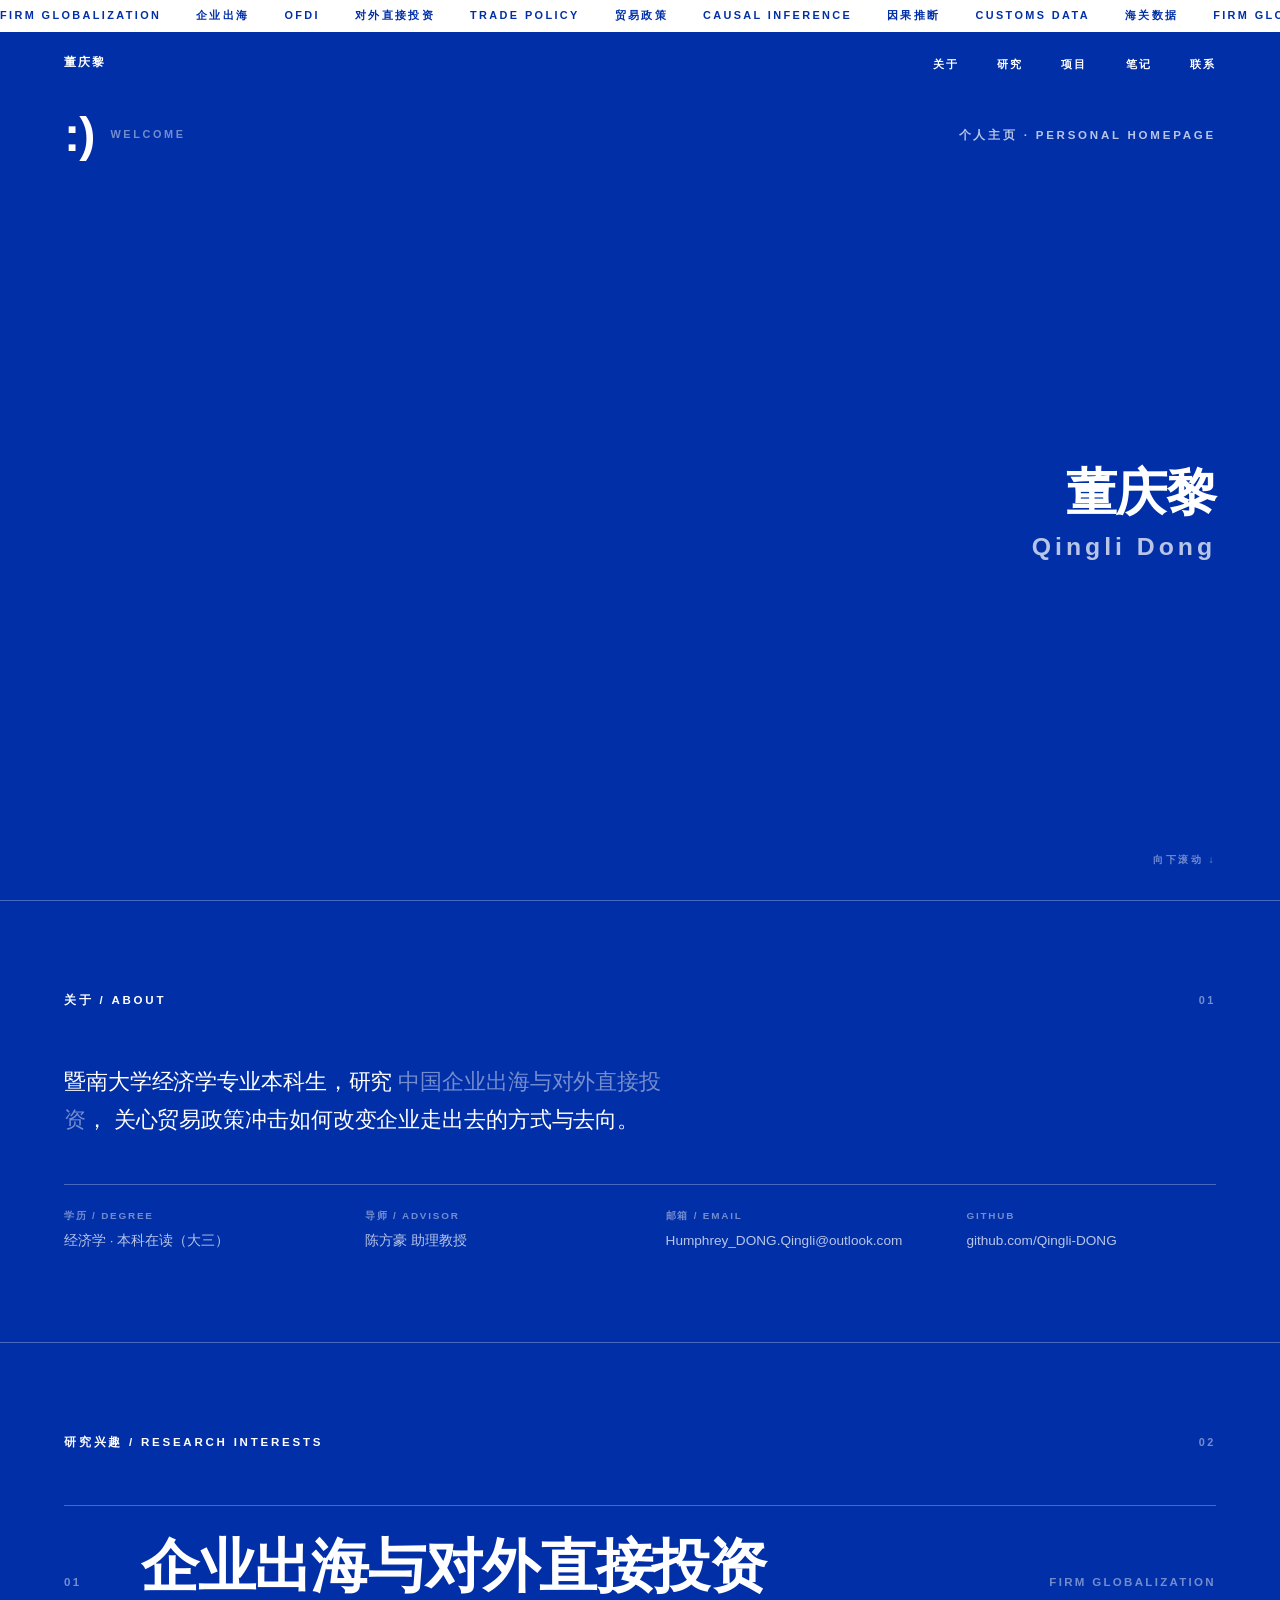
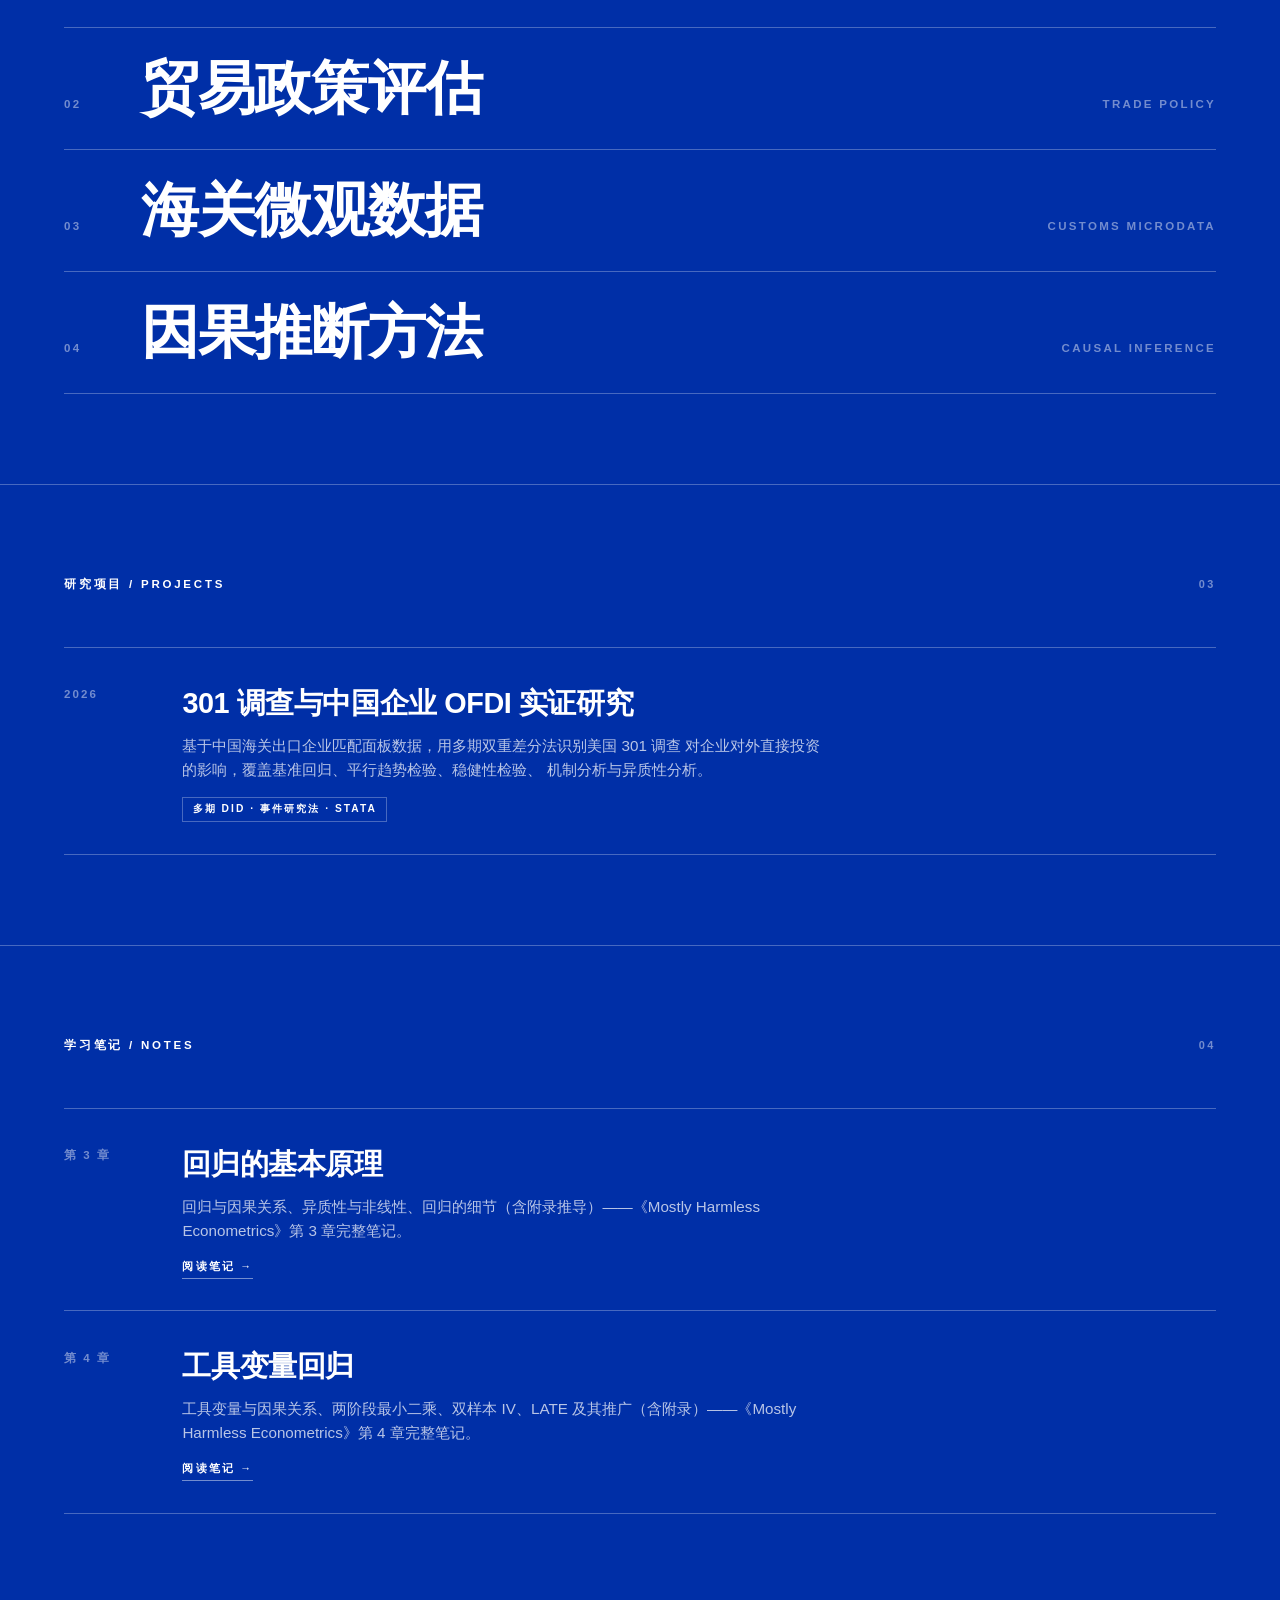
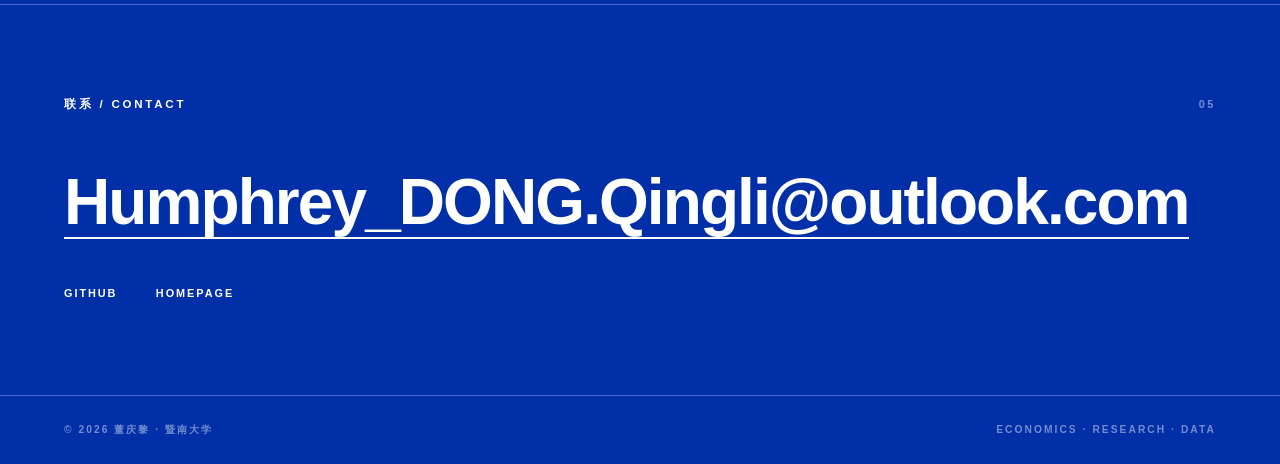
==== index.html @ ec11804a "关于板块瘦身：信息条由 8 项收到 4 项，定位句同步精简 - 定位句去掉「在陈方豪老师指导下」，收为一句 - 个人信息只保留句子未覆盖的四项：学历 / 导师 / 邮箱 / GitHub - 删去姓名" ====
<!DOCTYPE html>
<html lang="zh-CN">
<head>
<meta charset="UTF-8">
<meta name="viewport" content="width=device-width, initial-scale=1.0">
<title>董庆黎 · 个人主页 | Qingli Dong</title>
<meta name="description" content="董庆黎的个人主页 —— 暨南大学经济学本科生，研究方向：中国企业出海与对外直接投资（OFDI）">
<!-- 网页小图标（emoji 版，无需额外图片文件） -->
<link rel="icon" href="data:image/svg+xml,<svg xmlns=%22http://www.w3.org/2000/svg%22 viewBox=%220 0 100 100%22><text y=%22.9em%22 font-size=%2290%22>📊</text></svg>">
<link rel="stylesheet" href="style.css">
</head>
<body>

  <!-- ==================== 顶部白色跑马灯条 ==================== -->
  <div class="ticker" aria-hidden="true">
    <div class="ticker-track">
      <!-- 第一份 -->
      <span>Firm Globalization</span><span>企业出海</span><span>OFDI</span><span>对外直接投资</span><span>Trade Policy</span><span>贸易政策</span><span>Causal Inference</span><span>因果推断</span><span>Customs Data</span><span>海关数据</span>
      <!-- 第二份（与第一份完全相同，用于无缝循环） -->
      <span>Firm Globalization</span><span>企业出海</span><span>OFDI</span><span>对外直接投资</span><span>Trade Policy</span><span>贸易政策</span><span>Causal Inference</span><span>因果推断</span><span>Customs Data</span><span>海关数据</span>
    </div>
  </div>

  <!-- ==================== 顶部导航 ==================== -->
  <nav>
    <a class="nav-name" href="#top">董庆黎</a>
    <ul class="nav-links">
      <li><a href="#about">关于</a></li>
      <li><a href="#research">研究</a></li>
      <li><a href="#projects">项目</a></li>
      <li><a href="#notes">笔记</a></li>
      <li><a href="#contact">联系</a></li>
    </ul>
  </nav>

  <!-- ==================== 首屏 ==================== -->
  <header class="hero" id="top">
    <!-- 顶区：左笑脸 + 右小标签 -->
    <div class="hero-top">
      <div class="smiley"><span class="face">:)</span><span class="word">welcome</span></div>
      <p class="hero-kicker">个人主页 · Personal Homepage</p>
    </div>

    <!-- 主区：封面正中只留姓名（个人信息已移至 01 关于） -->
    <div class="hero-main">
      <h1>董庆黎<span class="latin">Qingli Dong</span></h1>
    </div>

    <!-- 底区：只留滚动提示 -->
    <div class="hero-foot">
      <span class="hero-scroll">向下滚动 ↓</span>
    </div>
  </header>

  <main>

    <!-- ==================== 01 关于 ==================== -->
    <section class="about reveal" id="about">
      <div class="sec-head">
        <span class="sec-title">关于 / About</span>
        <span class="sec-num">01</span>
      </div>
      <!-- 一句话定位：说明身份与研究方向 -->
      <p class="about-lead">
        暨南大学经济学专业本科生，研究 <em>中国企业出海与对外直接投资</em>，
        关心贸易政策冲击如何改变企业走出去的方式与去向。
      </p>

      <!-- 个人信息：只留句子没说到的四项，「小标签 + 值」两行式 -->
      <div class="about-info">
        <div class="meta-item"><b>学历 / Degree</b>经济学 · 本科在读（大三）</div>
        <div class="meta-item"><b>导师 / Advisor</b>陈方豪 助理教授</div>
        <div class="meta-item"><b>邮箱 / Email</b><a href="mailto:Humphrey_DONG.Qingli@outlook.com">Humphrey_DONG.Qingli@outlook.com</a></div>
        <div class="meta-item"><b>GitHub</b><a href="https://github.com/Qingli-DONG" target="_blank" rel="noopener">github.com/Qingli-DONG</a></div>
      </div>
    </section>

    <!-- ==================== 02 研究兴趣 ==================== -->
    <section class="reveal" id="research">
      <div class="sec-head">
        <span class="sec-title">研究兴趣 / Research Interests</span>
        <span class="sec-num">02</span>
      </div>
      <ul class="focus-list">
        <li><a href="#projects"><span class="idx">01</span><span class="zh">企业出海与对外直接投资</span><span class="en">Firm Globalization</span></a></li>
        <li><a href="#projects"><span class="idx">02</span><span class="zh">贸易政策评估</span><span class="en">Trade Policy</span></a></li>
        <li><a href="#projects"><span class="idx">03</span><span class="zh">海关微观数据</span><span class="en">Customs Microdata</span></a></li>
        <li><a href="#projects"><span class="idx">04</span><span class="zh">因果推断方法</span><span class="en">Causal Inference</span></a></li>
      </ul>
    </section>

    <!-- ==================== 03 研究项目 ==================== -->
    <section class="reveal" id="projects">
      <div class="sec-head">
        <span class="sec-title">研究项目 / Projects</span>
        <span class="sec-num">03</span>
      </div>
      <div class="projects">

        <article class="project">
          <span class="year">2026</span>
          <div>
            <h3>301 调查与中国企业 OFDI 实证研究</h3>
            <p>
              基于中国海关出口企业匹配面板数据，用多期双重差分法识别美国 301 调查
              对企业对外直接投资的影响，覆盖基准回归、平行趋势检验、稳健性检验、
              机制分析与异质性分析。
            </p>
            <span class="tag">多期 DID · 事件研究法 · Stata</span>
          </div>
        </article>

      </div>
    </section>

    <!-- ==================== 04 学习笔记 ==================== -->
    <section class="reveal" id="notes">
      <div class="sec-head">
        <span class="sec-title">学习笔记 / Notes</span>
        <span class="sec-num">04</span>
      </div>
      <div class="projects">

        <a class="project" href="notes/MHE_第3章_笔记.html">
          <span class="year">第 3 章</span>
          <div>
            <h3>回归的基本原理</h3>
            <p>回归与因果关系、异质性与非线性、回归的细节（含附录推导）——《Mostly Harmless Econometrics》第 3 章完整笔记。</p>
            <span class="go">阅读笔记 →</span>
          </div>
        </a>

        <a class="project" href="notes/MHE_第4章_笔记.html">
          <span class="year">第 4 章</span>
          <div>
            <h3>工具变量回归</h3>
            <p>工具变量与因果关系、两阶段最小二乘、双样本 IV、LATE 及其推广（含附录）——《Mostly Harmless Econometrics》第 4 章完整笔记。</p>
            <span class="go">阅读笔记 →</span>
          </div>
        </a>

      </div>
    </section>

    <!-- ==================== 05 联系 ==================== -->
    <section class="contact reveal" id="contact">
      <div class="sec-head">
        <span class="sec-title">联系 / Contact</span>
        <span class="sec-num">05</span>
      </div>
      <a class="mail" href="mailto:Humphrey_DONG.Qingli@outlook.com">Humphrey_DONG.Qingli@outlook.com</a>
      <ul class="social">
        <li><a href="https://github.com/Qingli-DONG" target="_blank" rel="noopener">GitHub</a></li>
        <li><a href="https://Qingli-DONG.github.io" target="_blank" rel="noopener">Homepage</a></li>
      </ul>
    </section>

  </main>

  <!-- ==================== 页脚 ==================== -->
  <footer>
    <span>© 2026 董庆黎 · 暨南大学</span>
    <span>Economics · Research · Data</span>
  </footer>

<script>
  // 滚动淡入：元素进入视口时加 .in，只触发一次
  const io = new IntersectionObserver((entries) => {
    entries.forEach((e) => {
      if (e.isIntersecting) {
        e.target.classList.add('in');
        io.unobserve(e.target);
      }
    });
  }, { threshold: 0.12 });
  document.querySelectorAll('.reveal').forEach((el) => io.observe(el));

  // 左上角的笑脸偶尔眨一下眼
  const face = document.querySelector('.smiley .face');
  setInterval(() => {
    face.textContent = ';)';
    setTimeout(() => { face.textContent = ':)'; }, 350);
  }, 4200);
</script>
</body>
</html>
---- style.css ----
/* ============================================================
   董庆黎个人主页样式表（克莱因蓝 · 编辑排版风）
   ------------------------------------------------------------
   设计语言：国际克莱因蓝 #002fa7 满版纯色
             超大字重标题 + 宽字距全大写拉丁小标签
             发丝分割线 + 悬停聚焦列表（hover 时其余项变暗）
   零外部依赖：不加载任何外部字体或 CDN，字体全部走系统字体栈
   ============================================================ */

/* ---------- 1. 设计变量 ---------- */
:root {
  --klein: #002fa7;                          /* 国际克莱因蓝 IKB，满版底色 */
  --white: #ffffff;
  --white-dim: rgba(255, 255, 255, 0.72);    /* 正文级次要文字（保证小字对比度） */
  --white-faint: rgba(255, 255, 255, 0.45);  /* 装饰级最弱文字 */
  --hairline: rgba(255, 255, 255, 0.28);     /* 发丝分割线 */
}

* {
  margin: 0;
  padding: 0;
  box-sizing: border-box;
}

html {
  scroll-behavior: smooth;
}

body {
  background: var(--klein);
  color: var(--white);
  font-family: -apple-system, BlinkMacSystemFont, "Segoe UI", "PingFang SC",
    "Hiragino Sans GB", "Microsoft YaHei", "Helvetica Neue", Arial, sans-serif;
  -webkit-font-smoothing: antialiased;
  line-height: 1.6;
  overflow-x: hidden;
}

/* 选中文字时反色，强化单一色块的身份感 */
::selection {
  background: var(--white);
  color: var(--klein);
}

a {
  color: inherit;
  text-decoration: none;
}

/* ---------- 2. 顶部白色跑马灯条 ---------- */
.ticker {
  position: fixed;
  top: 0;
  left: 0;
  right: 0;
  z-index: 50;
  background: var(--white);
  color: var(--klein);
  overflow: hidden;
  white-space: nowrap;
  height: 2rem;
  display: flex;
  align-items: center;
}

.ticker-track {
  display: inline-flex;
  gap: 0;
  animation: tick 28s linear infinite;
}

.ticker span {
  font-size: 0.68rem;
  font-weight: 700;
  letter-spacing: 0.22em;
  text-transform: uppercase;
  padding-right: 3.2em;
}

/* 轨道内放两份完全相同的内容，位移 50% 即可无缝循环 */
@keyframes tick {
  from { transform: translateX(0); }
  to   { transform: translateX(-50%); }
}

/* ---------- 3. 顶部导航 ---------- */
nav {
  position: fixed;
  top: 2rem;                 /* 让开上方跑马灯条 */
  left: 0;
  right: 0;
  z-index: 50;
  display: flex;
  justify-content: space-between;
  align-items: center;
  padding: 1.1rem clamp(1.4rem, 5vw, 4rem);
}

.nav-name {
  font-size: 0.72rem;
  font-weight: 700;
  letter-spacing: 0.18em;
  text-transform: uppercase;
}

.nav-links {
  display: flex;
  gap: clamp(1.2rem, 3vw, 2.6rem);
  list-style: none;
}

.nav-links a {
  font-size: 0.68rem;
  font-weight: 600;
  letter-spacing: 0.18em;
  text-transform: uppercase;
  transition: opacity 0.2s linear;
}

/* 悬停某一项时，同级其他项整体变暗——聚焦式导航 */
.nav-links:hover a { opacity: 0.25; }
.nav-links a:hover { opacity: 1; }

/* ---------- 4. 首屏（占满一整屏：顶区小标签 → 主区名字 → 底区信息条） ---------- */
.hero {
  position: relative;
  min-height: 100vh;        /* 首屏占满一整屏 */
  display: flex;
  flex-direction: column;
  padding: 6rem clamp(1.4rem, 5vw, 4rem) clamp(1.4rem, 3.5vh, 2rem);
}

/* 顶区：左笑脸 + 右小标签，两端对齐 */
.hero-top {
  display: flex;
  justify-content: space-between;
  align-items: center;
  gap: 1.2rem;
  flex-wrap: wrap;
}

.hero-kicker {
  font-size: 0.72rem;
  font-weight: 600;
  letter-spacing: 0.24em;
  text-transform: uppercase;
  color: var(--white-dim);
}

/* 主区：在剩余空间里垂直居中，并整体靠右，读作封面右栏 */
.hero-main {
  margin: auto 0;
  text-align: right;
}

.hero h1 {
  font-weight: 800;
  font-size: clamp(2rem, 4.2vw, 3.2rem);   /* 原 clamp(4.2rem,15vw,15rem)＝宽屏 240px，现收到 51px */
  line-height: 1.05;
  letter-spacing: -0.02em;
}

/* 英文名作为中文名的下一行，小一号并加字距，读作小标签 */
.hero h1 .latin {
  display: block;
  font-size: clamp(1rem, 2.1vw, 1.55rem);
  letter-spacing: 0.16em;
  color: var(--white-dim);
  margin-top: 0.6em;
}

.hero-statement {
  margin-top: 1.8rem;
  max-width: 34rem;
  font-size: clamp(1rem, 1.5vw, 1.15rem);
  line-height: 1.7;
  color: var(--white-dim);
}

/* 封面底部：只留一个右对齐的滚动提示（个人信息已移到 01 关于） */
.hero-foot {
  display: flex;
  justify-content: flex-end;
}

/* 关于页的个人信息档案：发丝线之上，「小标签 + 值」两行式
   8 项信息用自适应网格排布，窄屏自动落到单列 */
.about-info {
  margin-top: clamp(2.2rem, 5vh, 3.2rem);
  padding-top: clamp(1.2rem, 2.6vh, 1.8rem);
  border-top: 1px solid var(--hairline);
  display: grid;
  grid-template-columns: repeat(auto-fit, minmax(15rem, 1fr));
  gap: clamp(1.2rem, 2.6vh, 1.8rem) clamp(1.6rem, 4vw, 3.4rem);
}

.about-info .meta-item {
  font-size: 0.85rem;
  color: var(--white-dim);
}

/* 信息条的小标签：小字号 + 宽字距，与全站标签语汇一致 */
.about-info .meta-item b {
  display: block;
  font-size: 0.62rem;
  font-weight: 700;
  letter-spacing: 0.18em;
  text-transform: uppercase;
  color: var(--white-faint);
  margin-bottom: 0.35rem;
}

/* 滚动提示改为底区右端的小标签，不再绝对定位（否则会压住信息条） */
.hero-scroll {
  margin-left: auto;
  font-size: 0.64rem;
  font-weight: 600;
  letter-spacing: 0.24em;
  text-transform: uppercase;
  color: var(--white-faint);
}

/* 笑脸改为随顶区排布，不再绝对定位 */
.smiley {
  display: flex;
  align-items: center;
  gap: 1rem;
  user-select: none;
}

.smiley .face {
  display: inline-block;
  font-size: clamp(2.2rem, 3.8vw, 3.4rem);
  font-weight: 700;
  letter-spacing: -0.02em;
}

.smiley .word {
  font-size: 0.68rem;
  font-weight: 600;
  letter-spacing: 0.24em;
  text-transform: uppercase;
  color: var(--white-faint);
}

/* ---------- 5. 板块通用 ---------- */
section {
  border-top: 1px solid var(--hairline);
  padding: clamp(4rem, 10vh, 7rem) clamp(1.4rem, 5vw, 4rem);
  scroll-margin-top: 5.5rem;   /* 锚点跳转时避开固定导航 */
}

/* 板块头：左侧标题 + 右侧编号，两端对齐 */
.sec-head {
  display: flex;
  justify-content: space-between;
  align-items: baseline;
  margin-bottom: clamp(2.5rem, 6vh, 4rem);
}

.sec-title {
  font-size: 0.72rem;
  font-weight: 700;
  letter-spacing: 0.24em;
  text-transform: uppercase;
}

.sec-num {
  font-size: 0.68rem;
  font-weight: 600;
  letter-spacing: 0.24em;
  color: var(--white-faint);
}

/* ---------- 6. 关于 ---------- */
/* 定位句：一句话说清身份与方向，字号收到正文级（原 clamp 上限 2.1rem＝约 34px，过大） */
.about .about-lead {
  max-width: 40rem;
  font-size: clamp(1.05rem, 1.7vw, 1.35rem);
  line-height: 1.75;
  font-weight: 500;
  letter-spacing: -0.005em;
}

/* 句中压暗的关键词 */
.about .about-lead em {
  font-style: normal;
  color: var(--white-faint);
}

/* ---------- 7. 研究兴趣：大字列表 + 悬停聚焦 ---------- */
.focus-list {
  list-style: none;
}

.focus-list li {
  border-top: 1px solid var(--hairline);
  transition: opacity 0.25s linear;
}

.focus-list li:last-child {
  border-bottom: 1px solid var(--hairline);
}

.focus-list:hover li { opacity: 0.22; }
.focus-list li:hover { opacity: 1; }

.focus-list a {
  display: flex;
  align-items: baseline;
  gap: clamp(1.2rem, 3vw, 3rem);
  padding: clamp(1.4rem, 3.2vh, 2.2rem) 0;
}

.focus-list .idx {
  font-size: 0.72rem;
  font-weight: 600;
  letter-spacing: 0.2em;
  color: var(--white-faint);
  min-width: 2.4rem;
}

.focus-list .zh {
  font-size: clamp(1.8rem, 4.5vw, 3.6rem);
  font-weight: 700;
  letter-spacing: -0.02em;
  line-height: 1.1;
}

.focus-list .en {
  margin-left: auto;
  font-size: 0.72rem;
  font-weight: 600;
  letter-spacing: 0.2em;
  text-transform: uppercase;
  color: var(--white-faint);
  text-align: right;
}

/* ---------- 8. 项目 / 笔记：年份 + 标题的横向条目 ---------- */
.projects {
  position: relative;
}

.project {
  display: grid;
  grid-template-columns: 5rem 1fr;
  gap: clamp(1.2rem, 3vw, 3rem);
  border-top: 1px solid var(--hairline);
  padding: clamp(1.6rem, 3.5vh, 2.4rem) 0;
  transition: opacity 0.25s linear;
}

/* 悬停某一条时，其余条目整体变暗 */
.projects:hover .project { opacity: 0.22; }
.projects .project:hover { opacity: 1; }

.project:last-child {
  border-bottom: 1px solid var(--hairline);
}

.project .year {
  font-size: 0.72rem;
  font-weight: 600;
  letter-spacing: 0.18em;
  color: var(--white-faint);
  padding-top: 0.5em;
}

.project h3 {
  font-size: clamp(1.25rem, 2.4vw, 1.8rem);
  font-weight: 700;
  letter-spacing: -0.015em;
  margin-bottom: 0.5rem;
}

.project p {
  font-size: 0.95rem;
  line-height: 1.6;
  color: var(--white-dim);
  max-width: 40rem;
}

/* 条目底部的描边小标签 */
.project .tag {
  display: inline-block;
  margin-top: 0.9rem;
  font-size: 0.64rem;
  font-weight: 600;
  letter-spacing: 0.2em;
  text-transform: uppercase;
  border: 1px solid var(--hairline);
  padding: 0.35em 0.9em;
}

/* 可点击条目：标题下方加一条随悬停显现的白色下划线 */
.project .go {
  display: inline-block;
  margin-top: 0.9rem;
  font-size: 0.68rem;
  font-weight: 700;
  letter-spacing: 0.2em;
  text-transform: uppercase;
  border-bottom: 1px solid var(--white-faint);
  padding-bottom: 0.25em;
  transition: border-color 0.2s linear;
}

.project a:hover .go {
  border-color: var(--white);
}

/* ---------- 9. 联系 ---------- */
.contact .mail {
  display: inline-block;
  font-size: clamp(1.6rem, 5vw, 4rem);
  font-weight: 800;
  letter-spacing: -0.03em;
  line-height: 1.1;
  border-bottom: 2px solid var(--white);
  transition: opacity 0.2s linear;
  word-break: break-all;
}

.contact .mail:hover { opacity: 0.6; }

.contact .social {
  margin-top: 2.5rem;
  display: flex;
  gap: clamp(1.4rem, 3vw, 2.8rem);
  list-style: none;
}

.contact .social a {
  font-size: 0.68rem;
  font-weight: 600;
  letter-spacing: 0.18em;
  text-transform: uppercase;
  transition: opacity 0.2s linear;
}

.contact .social:hover a { opacity: 0.25; }
.contact .social a:hover { opacity: 1; }

/* ---------- 10. 页脚 ---------- */
footer {
  border-top: 1px solid var(--hairline);
  padding: 1.6rem clamp(1.4rem, 5vw, 4rem);
  display: flex;
  justify-content: space-between;
  font-size: 0.64rem;
  font-weight: 600;
  letter-spacing: 0.2em;
  text-transform: uppercase;
  color: var(--white-faint);
}

/* ---------- 11. 滚动淡入 ---------- */
.reveal {
  opacity: 0;
  transform: translateY(26px);
  transition: opacity 0.8s ease, transform 0.8s ease;
}

.reveal.in {
  opacity: 1;
  transform: none;
}

/* 尊重系统「减弱动态效果」设置 */
@media (prefers-reduced-motion: reduce) {
  html { scroll-behavior: auto; }
  .reveal { opacity: 1; transform: none; transition: none; }
  .ticker-track { animation: none; }
}

/* ---------- 12. 响应式 ---------- */
@media (max-width: 768px) {
  .project {
    grid-template-columns: 1fr;
    gap: 0.4rem;
  }

  .project .year { padding-top: 0; }
}

@media (max-width: 640px) {
  .hero { padding-top: 5rem; }
  .hero-scroll { display: none; }
  .focus-list .en { display: none; }
  footer {
    flex-direction: column;
    gap: 0.5rem;
  }
}
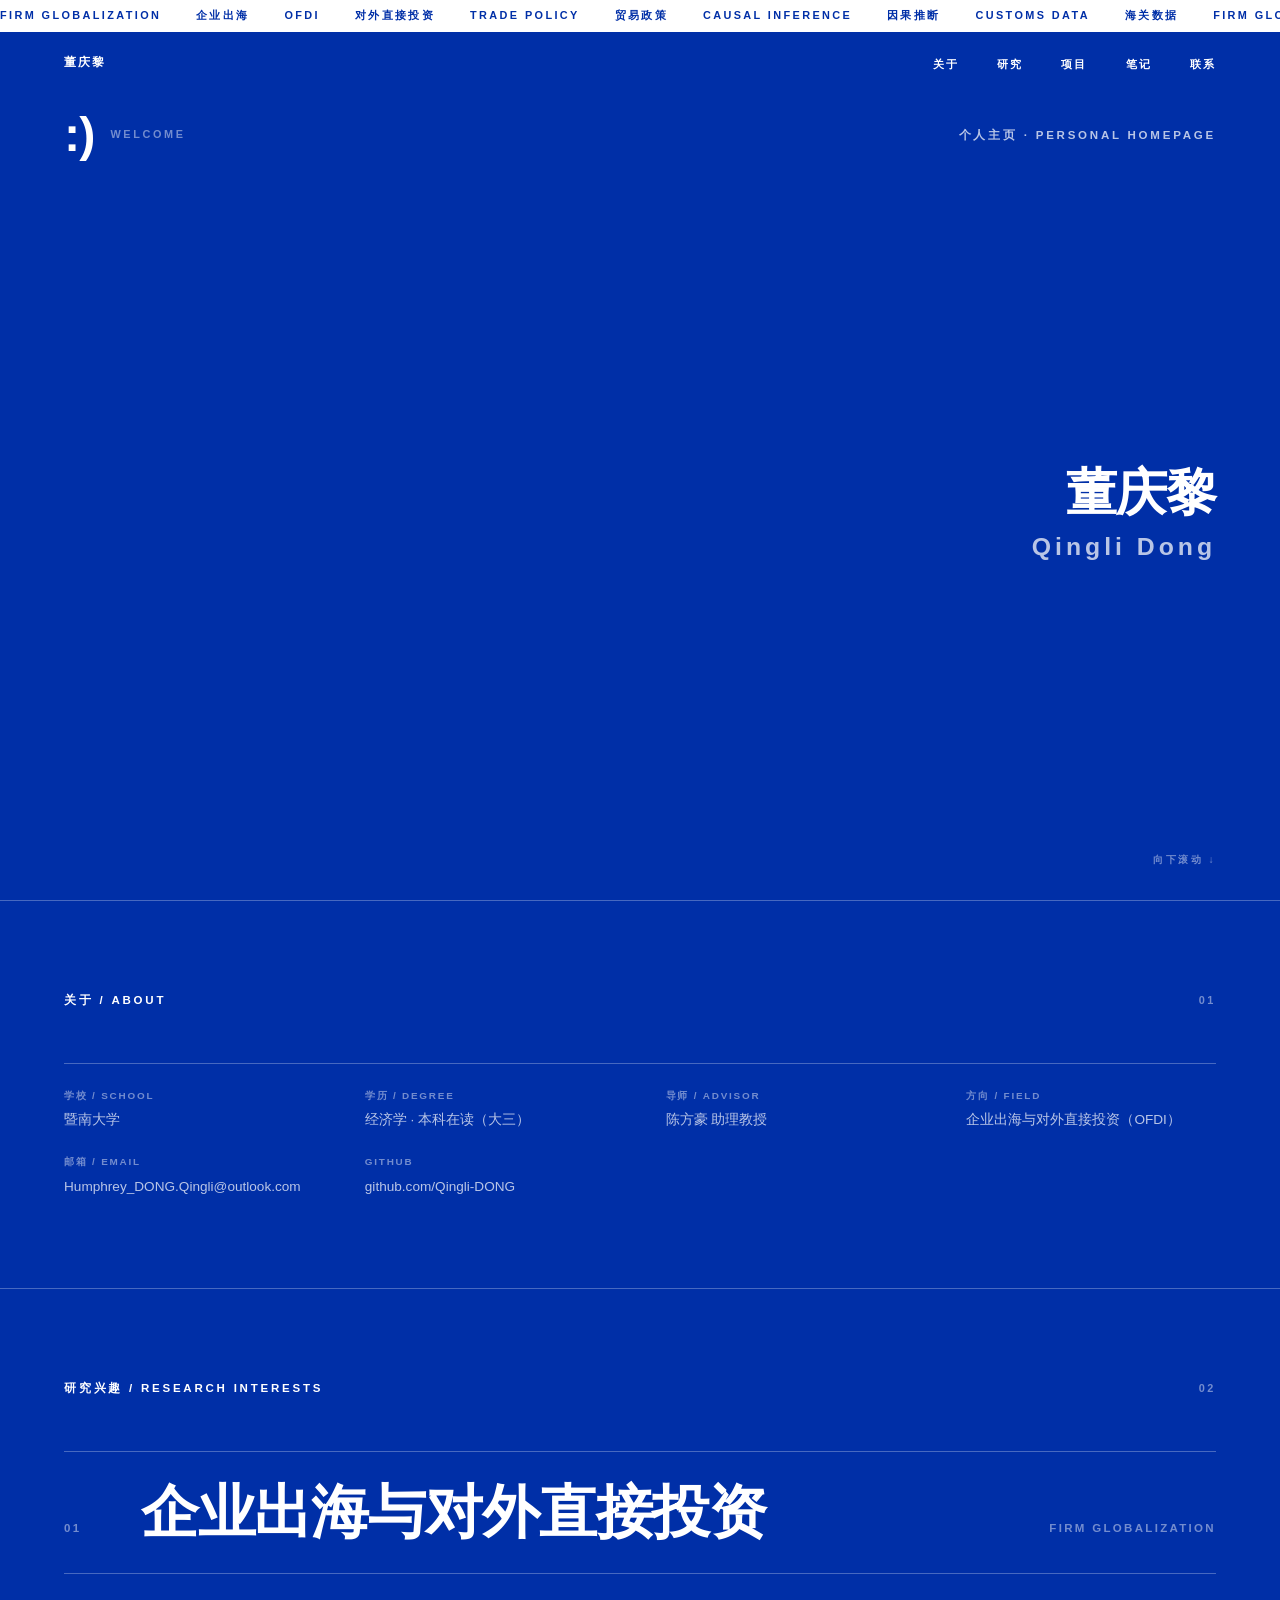
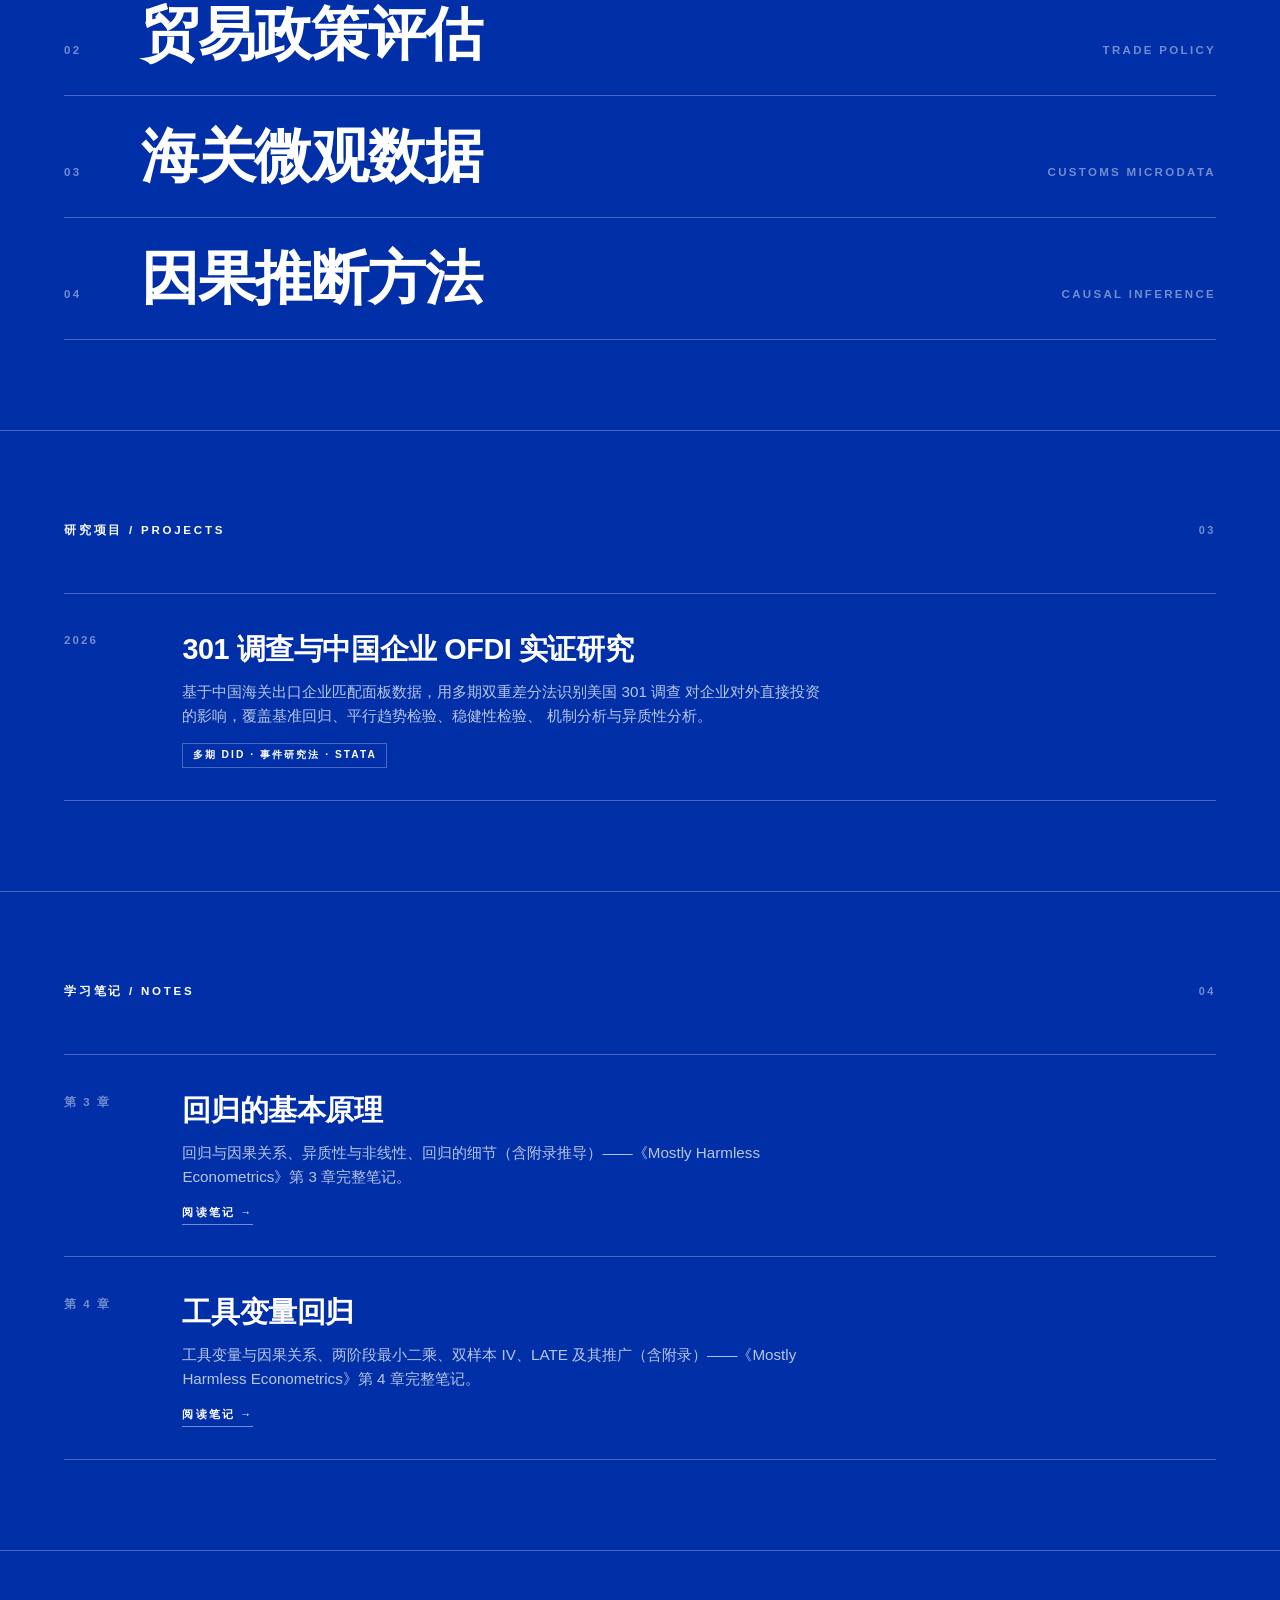
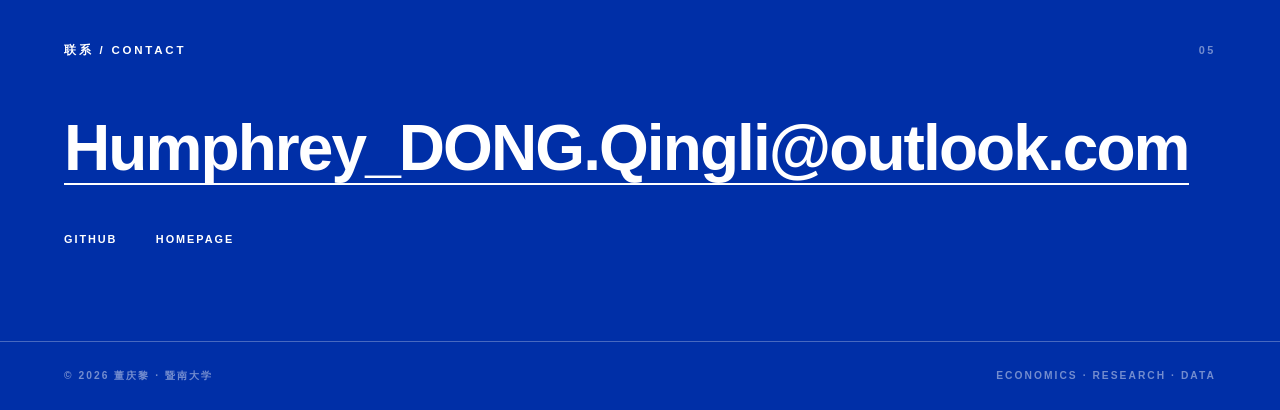
==== commit 7e38dbbe: "关于板块去掉散文定位句，只留 6 项个人信息 - index.html：删除 about-lead 段落；信息条补回 学校 / 方向，   现为 学校 / 学历 / 导师 / 方向 / 邮箱 / Gi" ====
--- a/index.html
+++ b/index.html
@@ -60,16 +60,12 @@
         <span class="sec-title">关于 / About</span>
         <span class="sec-num">01</span>
       </div>
-      <!-- 一句话定位：说明身份与研究方向 -->
-      <p class="about-lead">
-        暨南大学经济学专业本科生，研究 <em>中国企业出海与对外直接投资</em>，
-        关心贸易政策冲击如何改变企业走出去的方式与去向。
-      </p>
-
-      <!-- 个人信息：只留句子没说到的四项，「小标签 + 值」两行式 -->
+      <!-- 个人信息：不写散文，只列事实，「小标签 + 值」两行式 -->
       <div class="about-info">
+        <div class="meta-item"><b>学校 / School</b>暨南大学</div>
         <div class="meta-item"><b>学历 / Degree</b>经济学 · 本科在读（大三）</div>
         <div class="meta-item"><b>导师 / Advisor</b>陈方豪 助理教授</div>
+        <div class="meta-item"><b>方向 / Field</b>企业出海与对外直接投资（OFDI）</div>
         <div class="meta-item"><b>邮箱 / Email</b><a href="mailto:Humphrey_DONG.Qingli@outlook.com">Humphrey_DONG.Qingli@outlook.com</a></div>
         <div class="meta-item"><b>GitHub</b><a href="https://github.com/Qingli-DONG" target="_blank" rel="noopener">github.com/Qingli-DONG</a></div>
       </div>
--- a/style.css
+++ b/style.css
@@ -183,10 +183,73 @@
   justify-content: flex-end;
 }
 
-/* 关于页的个人信息档案：发丝线之上，「小标签 + 值」两行式
-   8 项信息用自适应网格排布，窄屏自动落到单列 */
+/* 滚动提示改为底区右端的小标签，不再绝对定位 */
+.hero-scroll {
+  margin-left: auto;
+  font-size: 0.64rem;
+  font-weight: 600;
+  letter-spacing: 0.24em;
+  text-transform: uppercase;
+  color: var(--white-faint);
+}
+
+/* 笑脸改为随顶区排布，不再绝对定位 */
+.smiley {
+  display: flex;
+  align-items: center;
+  gap: 1rem;
+  user-select: none;
+}
+
+.smiley .face {
+  display: inline-block;
+  font-size: clamp(2.2rem, 3.8vw, 3.4rem);
+  font-weight: 700;
+  letter-spacing: -0.02em;
+}
+
+.smiley .word {
+  font-size: 0.68rem;
+  font-weight: 600;
+  letter-spacing: 0.24em;
+  text-transform: uppercase;
+  color: var(--white-faint);
+}
+
+/* ---------- 5. 板块通用 ---------- */
+section {
+  border-top: 1px solid var(--hairline);
+  padding: clamp(4rem, 10vh, 7rem) clamp(1.4rem, 5vw, 4rem);
+  scroll-margin-top: 5.5rem;   /* 锚点跳转时避开固定导航 */
+}
+
+/* 板块头：左侧标题 + 右侧编号，两端对齐 */
+.sec-head {
+  display: flex;
+  justify-content: space-between;
+  align-items: baseline;
+  margin-bottom: clamp(2.5rem, 6vh, 4rem);
+}
+
+.sec-title {
+  font-size: 0.72rem;
+  font-weight: 700;
+  letter-spacing: 0.24em;
+  text-transform: uppercase;
+}
+
+.sec-num {
+  font-size: 0.68rem;
+  font-weight: 600;
+  letter-spacing: 0.24em;
+  color: var(--white-faint);
+}
+
+/* ---------- 6. 关于：个人信息档案 ---------- */
+/* 全节只有信息、不写散文。发丝线之上，「小标签 + 值」两行式；
+   自适应网格，宽屏多列、窄屏自动落单列 */
 .about-info {
-  margin-top: clamp(2.2rem, 5vh, 3.2rem);
+  margin-top: clamp(1.6rem, 3.5vh, 2.4rem);
   padding-top: clamp(1.2rem, 2.6vh, 1.8rem);
   border-top: 1px solid var(--hairline);
   display: grid;
@@ -208,84 +271,6 @@
   text-transform: uppercase;
   color: var(--white-faint);
   margin-bottom: 0.35rem;
-}
-
-/* 滚动提示改为底区右端的小标签，不再绝对定位（否则会压住信息条） */
-.hero-scroll {
-  margin-left: auto;
-  font-size: 0.64rem;
-  font-weight: 600;
-  letter-spacing: 0.24em;
-  text-transform: uppercase;
-  color: var(--white-faint);
-}
-
-/* 笑脸改为随顶区排布，不再绝对定位 */
-.smiley {
-  display: flex;
-  align-items: center;
-  gap: 1rem;
-  user-select: none;
-}
-
-.smiley .face {
-  display: inline-block;
-  font-size: clamp(2.2rem, 3.8vw, 3.4rem);
-  font-weight: 700;
-  letter-spacing: -0.02em;
-}
-
-.smiley .word {
-  font-size: 0.68rem;
-  font-weight: 600;
-  letter-spacing: 0.24em;
-  text-transform: uppercase;
-  color: var(--white-faint);
-}
-
-/* ---------- 5. 板块通用 ---------- */
-section {
-  border-top: 1px solid var(--hairline);
-  padding: clamp(4rem, 10vh, 7rem) clamp(1.4rem, 5vw, 4rem);
-  scroll-margin-top: 5.5rem;   /* 锚点跳转时避开固定导航 */
-}
-
-/* 板块头：左侧标题 + 右侧编号，两端对齐 */
-.sec-head {
-  display: flex;
-  justify-content: space-between;
-  align-items: baseline;
-  margin-bottom: clamp(2.5rem, 6vh, 4rem);
-}
-
-.sec-title {
-  font-size: 0.72rem;
-  font-weight: 700;
-  letter-spacing: 0.24em;
-  text-transform: uppercase;
-}
-
-.sec-num {
-  font-size: 0.68rem;
-  font-weight: 600;
-  letter-spacing: 0.24em;
-  color: var(--white-faint);
-}
-
-/* ---------- 6. 关于 ---------- */
-/* 定位句：一句话说清身份与方向，字号收到正文级（原 clamp 上限 2.1rem＝约 34px，过大） */
-.about .about-lead {
-  max-width: 40rem;
-  font-size: clamp(1.05rem, 1.7vw, 1.35rem);
-  line-height: 1.75;
-  font-weight: 500;
-  letter-spacing: -0.005em;
-}
-
-/* 句中压暗的关键词 */
-.about .about-lead em {
-  font-style: normal;
-  color: var(--white-faint);
 }
 
 /* ---------- 7. 研究兴趣：大字列表 + 悬停聚焦 ---------- */
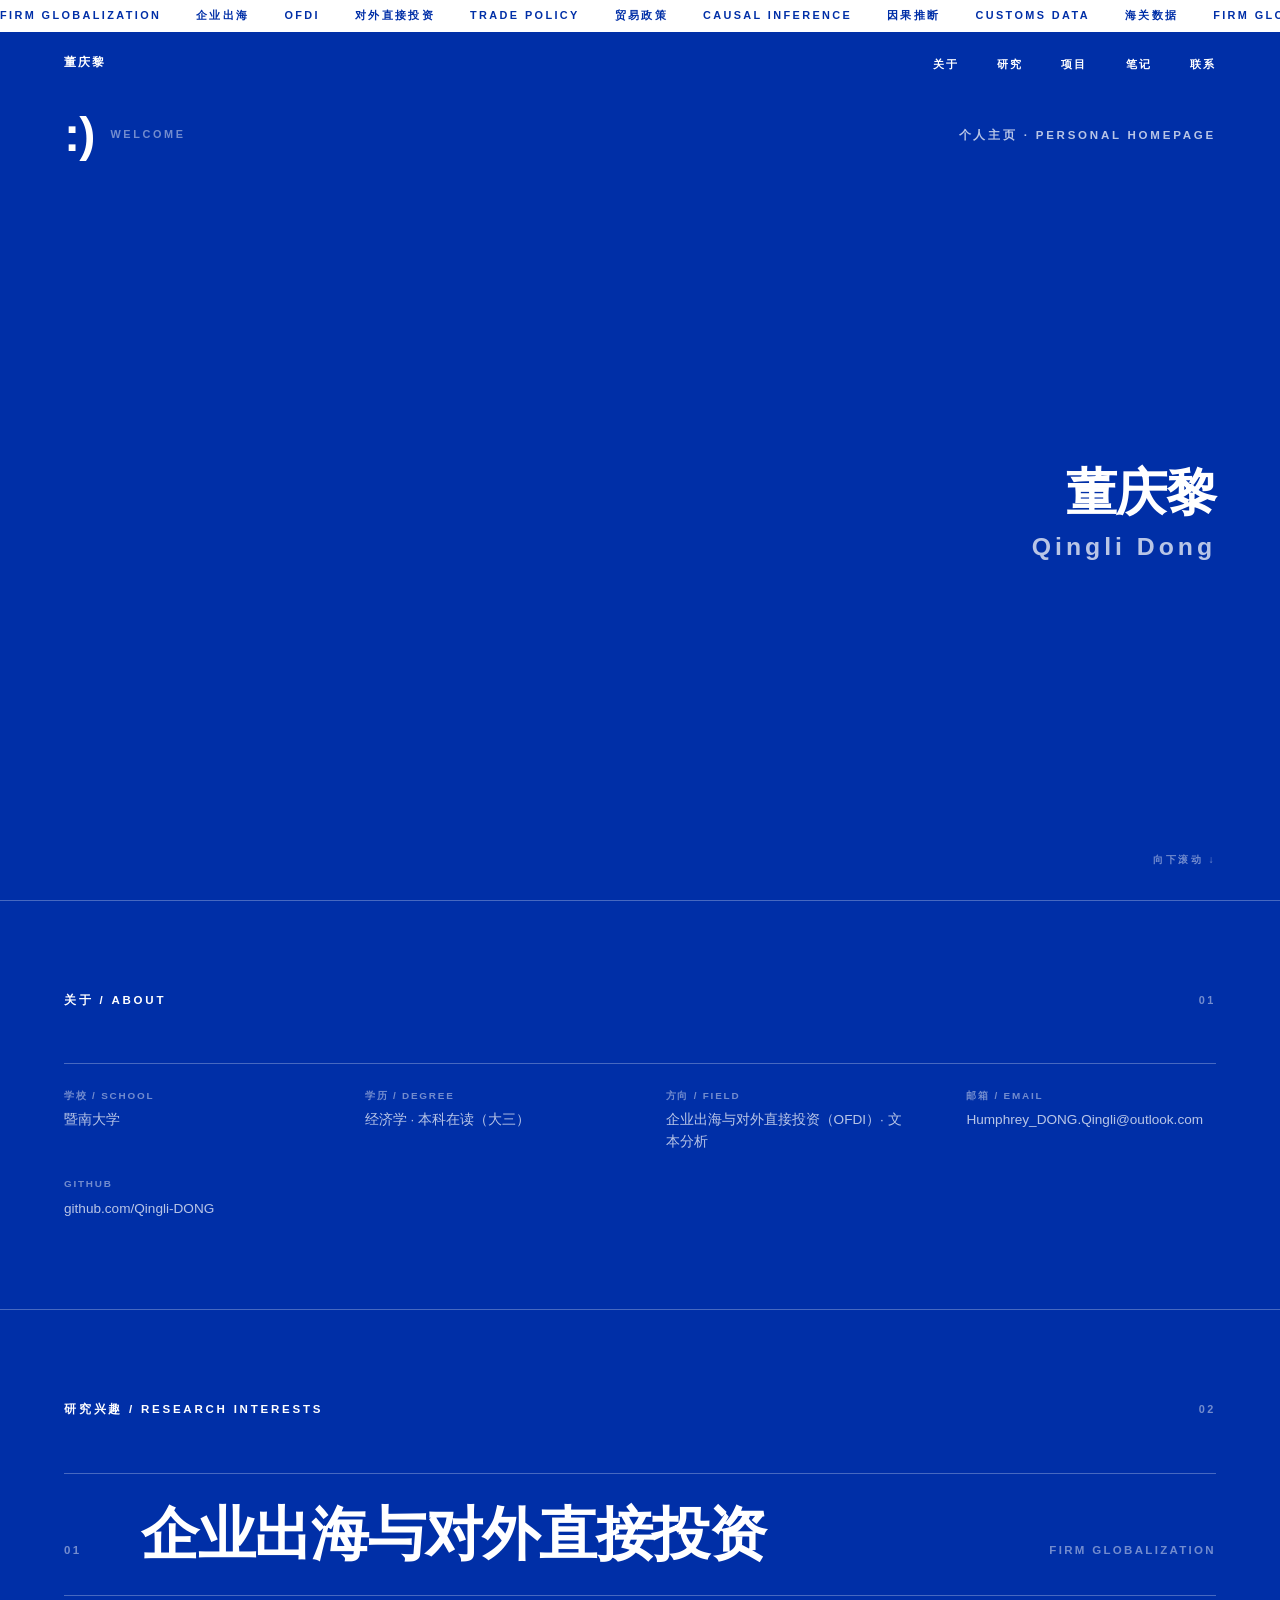
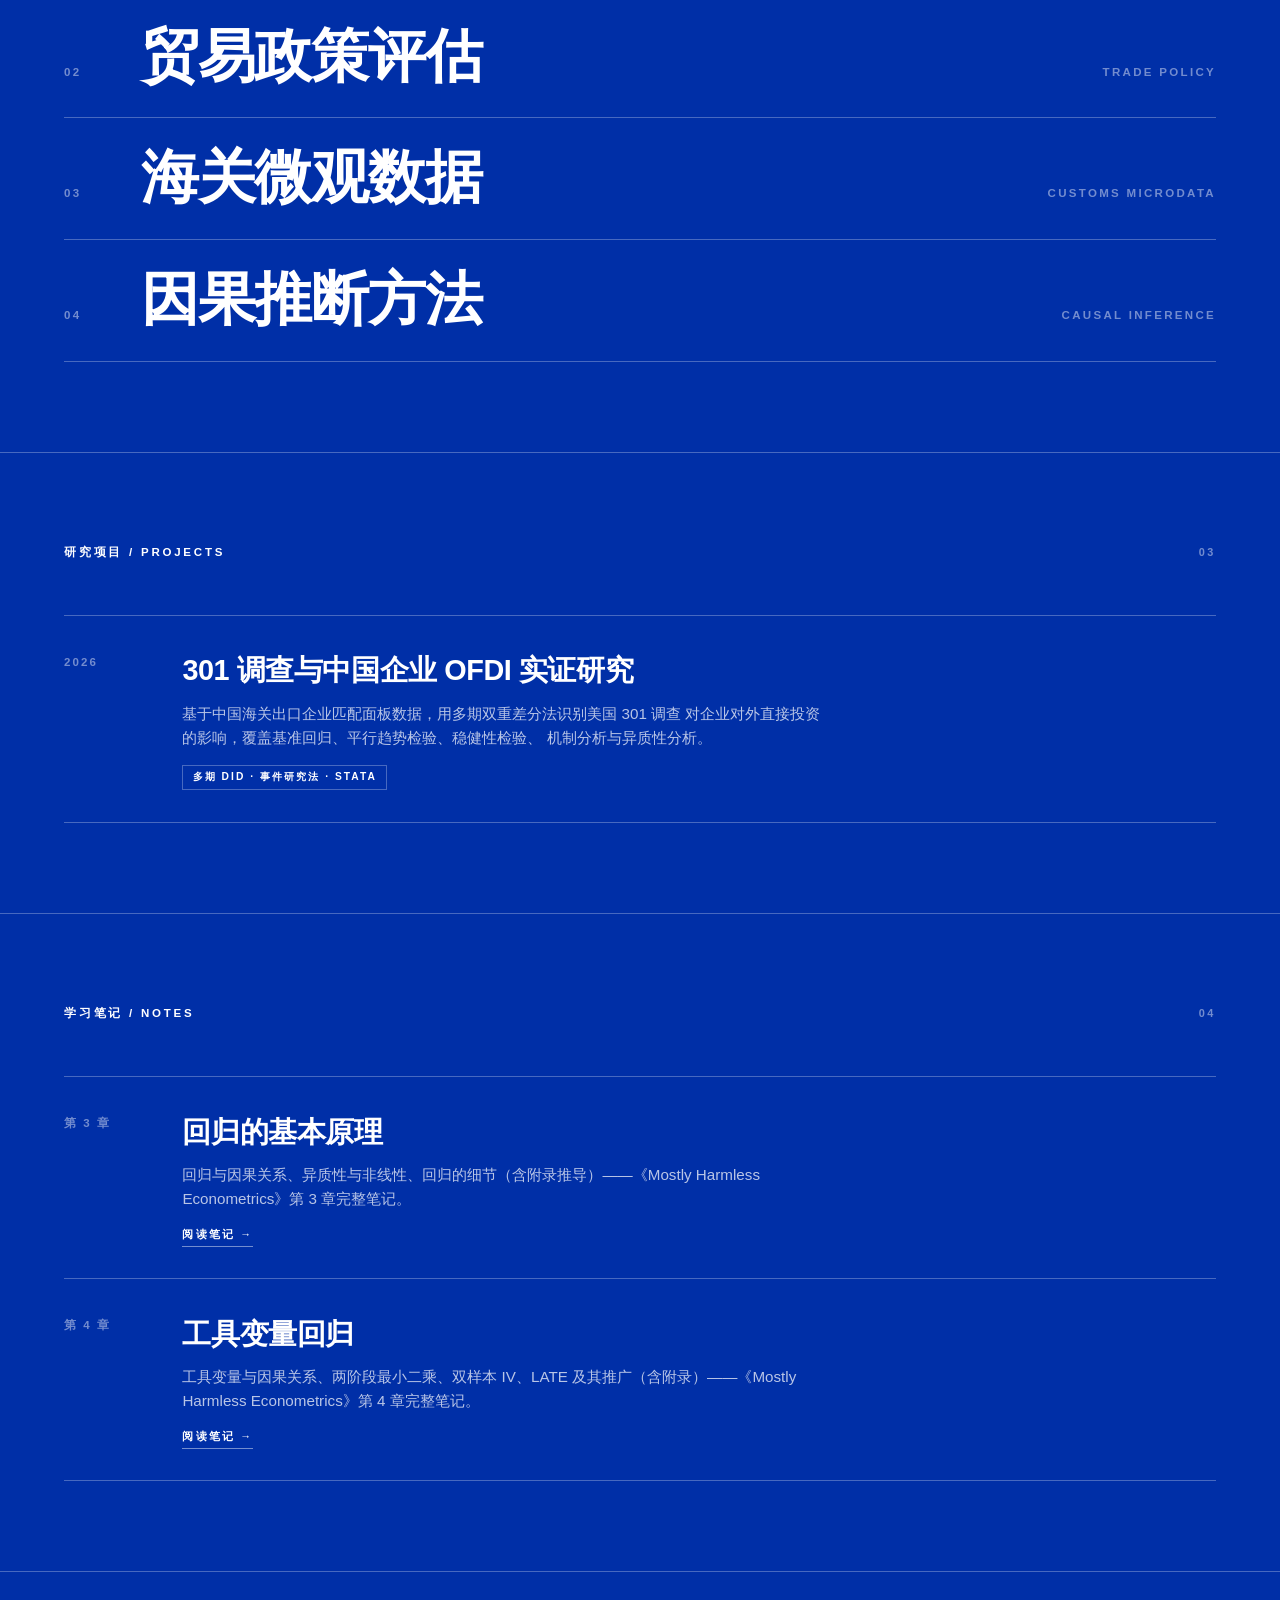
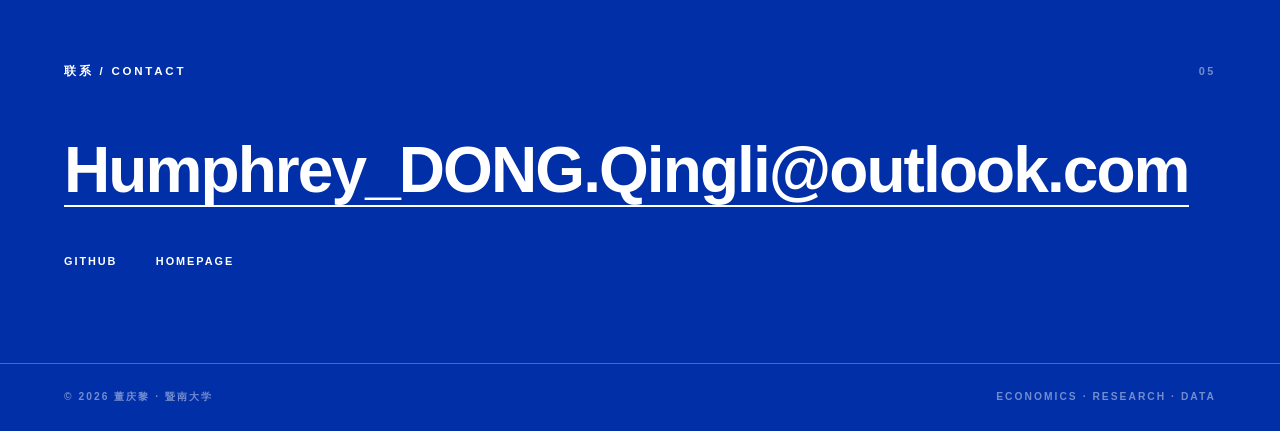
==== commit a99c3e7c: "关于信息条：方向增列文本分析，导师一项暂时撤下 - 方向 / Field 改为「企业出海与对外直接投资（OFDI）· 文本分析」 - 删除 导师 / Advisor 一行，信息条由 6 项变 5 项 " ====
--- a/index.html
+++ b/index.html
@@ -64,8 +64,7 @@
       <div class="about-info">
         <div class="meta-item"><b>学校 / School</b>暨南大学</div>
         <div class="meta-item"><b>学历 / Degree</b>经济学 · 本科在读（大三）</div>
-        <div class="meta-item"><b>导师 / Advisor</b>陈方豪 助理教授</div>
-        <div class="meta-item"><b>方向 / Field</b>企业出海与对外直接投资（OFDI）</div>
+        <div class="meta-item"><b>方向 / Field</b>企业出海与对外直接投资（OFDI）· 文本分析</div>
         <div class="meta-item"><b>邮箱 / Email</b><a href="mailto:Humphrey_DONG.Qingli@outlook.com">Humphrey_DONG.Qingli@outlook.com</a></div>
         <div class="meta-item"><b>GitHub</b><a href="https://github.com/Qingli-DONG" target="_blank" rel="noopener">github.com/Qingli-DONG</a></div>
       </div>
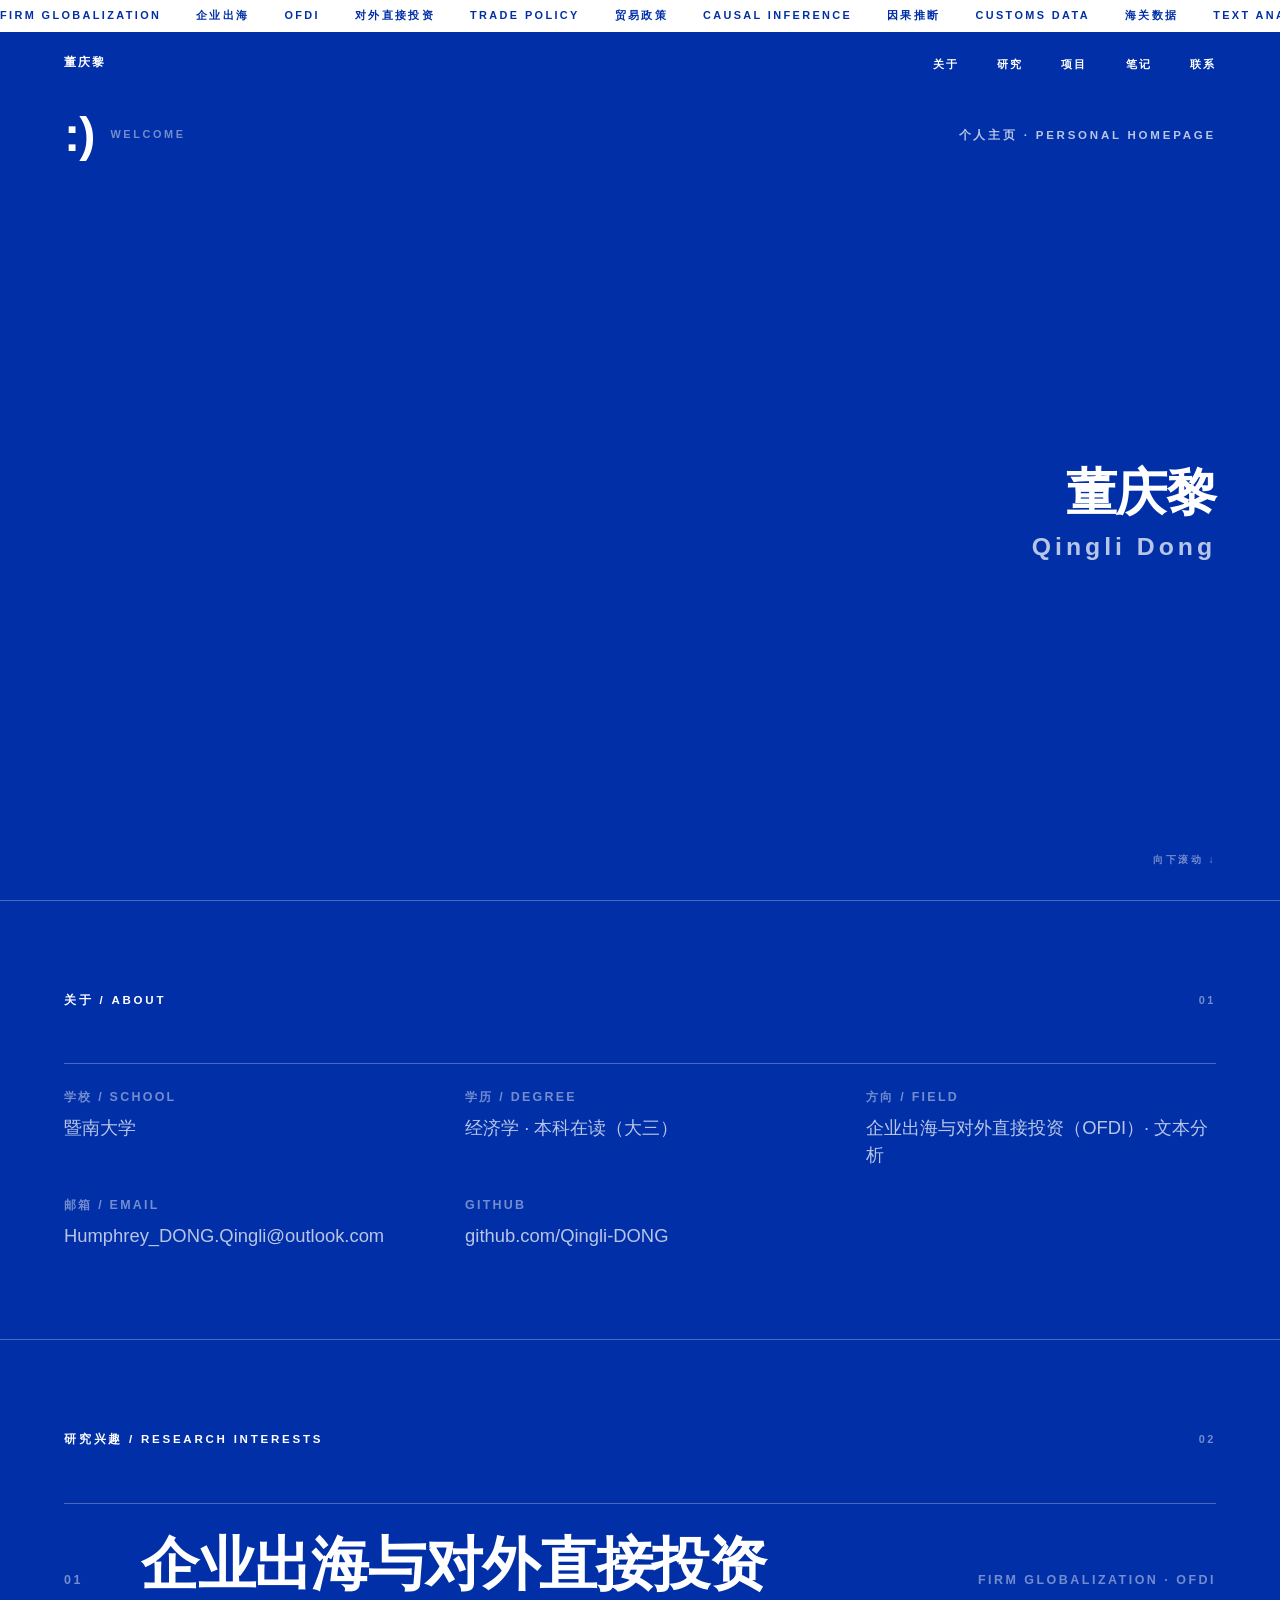
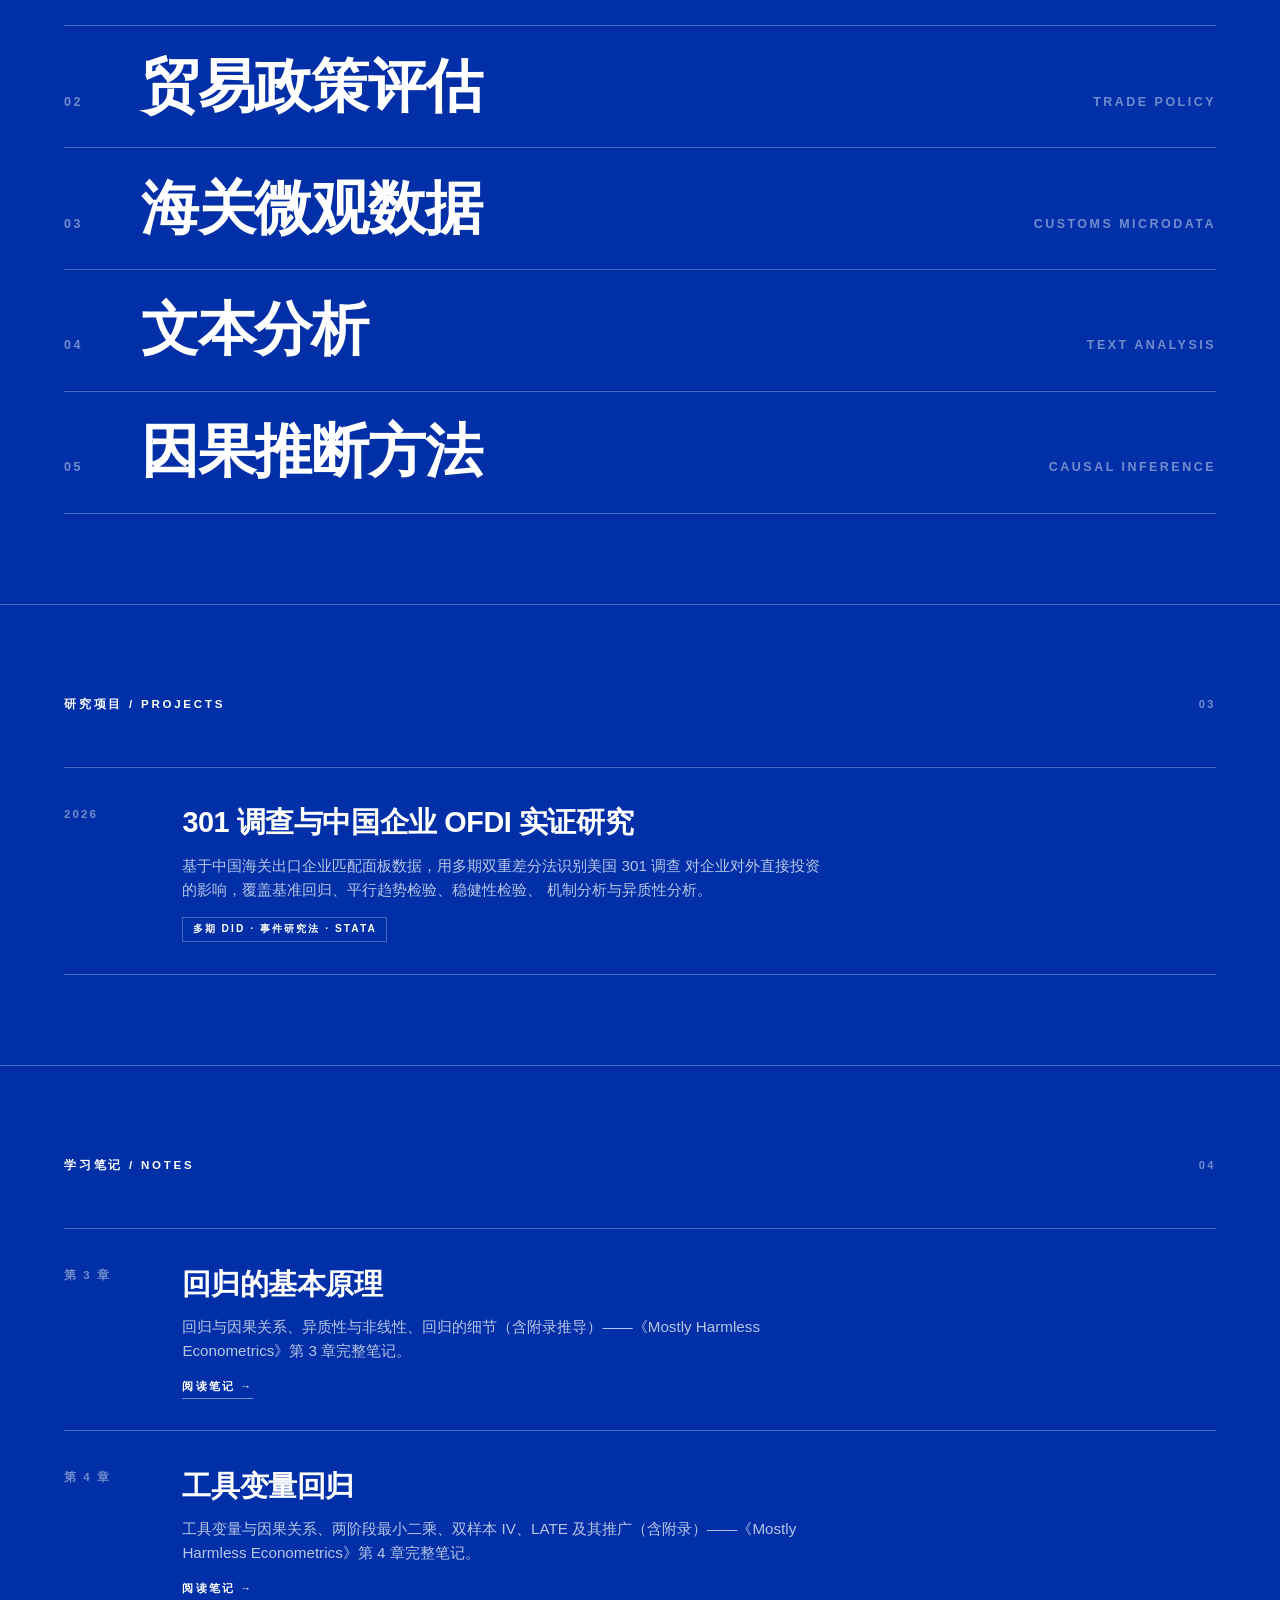
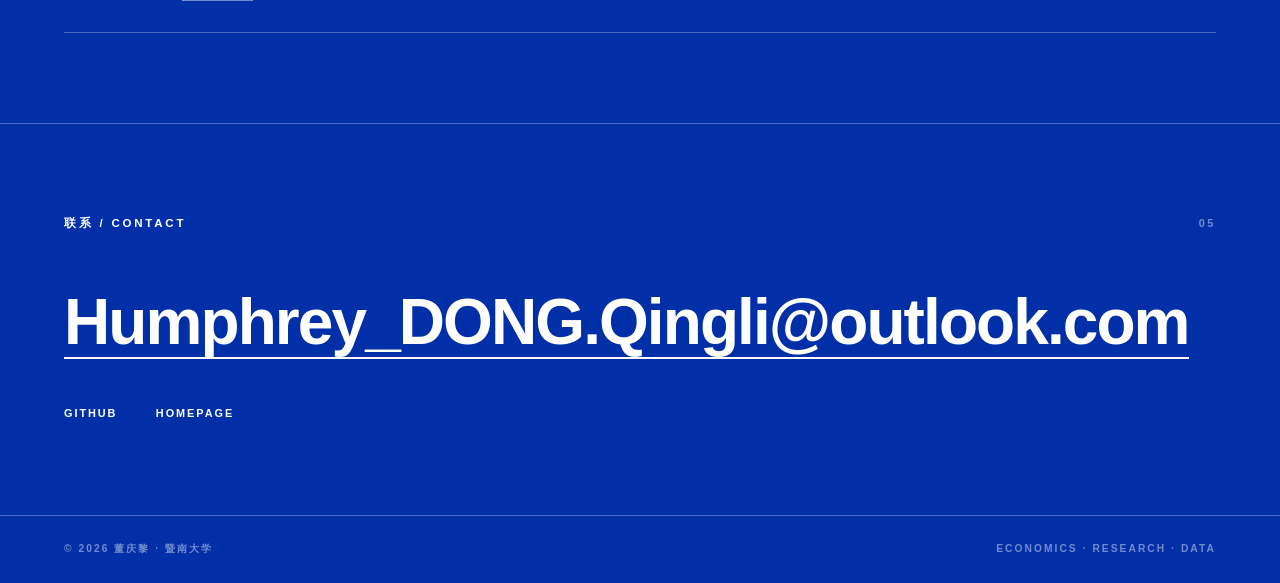
==== commit f711a897: "研究兴趣顺着「关于」对齐：增列文本分析，小标签字号统一 - 02 研究兴趣增列「文本分析 / Text Analysis」，共 5 条；   第一条英文补 OFDI，与「关于」的 方向 一项对齐 - " ====
--- a/index.html
+++ b/index.html
@@ -15,9 +15,9 @@
   <div class="ticker" aria-hidden="true">
     <div class="ticker-track">
       <!-- 第一份 -->
-      <span>Firm Globalization</span><span>企业出海</span><span>OFDI</span><span>对外直接投资</span><span>Trade Policy</span><span>贸易政策</span><span>Causal Inference</span><span>因果推断</span><span>Customs Data</span><span>海关数据</span>
+      <span>Firm Globalization</span><span>企业出海</span><span>OFDI</span><span>对外直接投资</span><span>Trade Policy</span><span>贸易政策</span><span>Causal Inference</span><span>因果推断</span><span>Customs Data</span><span>海关数据</span><span>Text Analysis</span><span>文本分析</span>
       <!-- 第二份（与第一份完全相同，用于无缝循环） -->
-      <span>Firm Globalization</span><span>企业出海</span><span>OFDI</span><span>对外直接投资</span><span>Trade Policy</span><span>贸易政策</span><span>Causal Inference</span><span>因果推断</span><span>Customs Data</span><span>海关数据</span>
+      <span>Firm Globalization</span><span>企业出海</span><span>OFDI</span><span>对外直接投资</span><span>Trade Policy</span><span>贸易政策</span><span>Causal Inference</span><span>因果推断</span><span>Customs Data</span><span>海关数据</span><span>Text Analysis</span><span>文本分析</span>
     </div>
   </div>
 
@@ -77,10 +77,11 @@
         <span class="sec-num">02</span>
       </div>
       <ul class="focus-list">
-        <li><a href="#projects"><span class="idx">01</span><span class="zh">企业出海与对外直接投资</span><span class="en">Firm Globalization</span></a></li>
+        <li><a href="#projects"><span class="idx">01</span><span class="zh">企业出海与对外直接投资</span><span class="en">Firm Globalization · OFDI</span></a></li>
         <li><a href="#projects"><span class="idx">02</span><span class="zh">贸易政策评估</span><span class="en">Trade Policy</span></a></li>
         <li><a href="#projects"><span class="idx">03</span><span class="zh">海关微观数据</span><span class="en">Customs Microdata</span></a></li>
-        <li><a href="#projects"><span class="idx">04</span><span class="zh">因果推断方法</span><span class="en">Causal Inference</span></a></li>
+        <li><a href="#projects"><span class="idx">04</span><span class="zh">文本分析</span><span class="en">Text Analysis</span></a></li>
+        <li><a href="#projects"><span class="idx">05</span><span class="zh">因果推断方法</span><span class="en">Causal Inference</span></a></li>
       </ul>
     </section>
 
--- a/style.css
+++ b/style.css
@@ -253,24 +253,27 @@
   padding-top: clamp(1.2rem, 2.6vh, 1.8rem);
   border-top: 1px solid var(--hairline);
   display: grid;
-  grid-template-columns: repeat(auto-fit, minmax(15rem, 1fr));
-  gap: clamp(1.2rem, 2.6vh, 1.8rem) clamp(1.6rem, 4vw, 3.4rem);
+  /* 列宽给到 18rem：字号放大后，邮箱那一项仍能整行放下不被截断 */
+  grid-template-columns: repeat(auto-fit, minmax(18rem, 1fr));
+  gap: clamp(1.3rem, 3vh, 2rem) clamp(1.6rem, 4vw, 3.4rem);
 }
 
 .about-info .meta-item {
-  font-size: 0.85rem;
+  font-size: 1.15rem;          /* 原 0.85rem，正文级 */
+  line-height: 1.5;
   color: var(--white-dim);
+  overflow-wrap: anywhere;     /* 极窄屏兜底：长邮箱宁可折行也不溢出格子 */
 }
 
 /* 信息条的小标签：小字号 + 宽字距，与全站标签语汇一致 */
 .about-info .meta-item b {
   display: block;
-  font-size: 0.62rem;
+  font-size: 0.78rem;          /* 原 0.62rem，随正文一起放大 */
   font-weight: 700;
   letter-spacing: 0.18em;
   text-transform: uppercase;
   color: var(--white-faint);
-  margin-bottom: 0.35rem;
+  margin-bottom: 0.45rem;
 }
 
 /* ---------- 7. 研究兴趣：大字列表 + 悬停聚焦 ---------- */
@@ -298,7 +301,7 @@
 }
 
 .focus-list .idx {
-  font-size: 0.72rem;
+  font-size: 0.78rem;   /* 与「关于」信息条的小标签同号 */
   font-weight: 600;
   letter-spacing: 0.2em;
   color: var(--white-faint);
@@ -314,7 +317,7 @@
 
 .focus-list .en {
   margin-left: auto;
-  font-size: 0.72rem;
+  font-size: 0.78rem;   /* 与「关于」信息条的小标签同号 */
   font-weight: 600;
   letter-spacing: 0.2em;
   text-transform: uppercase;
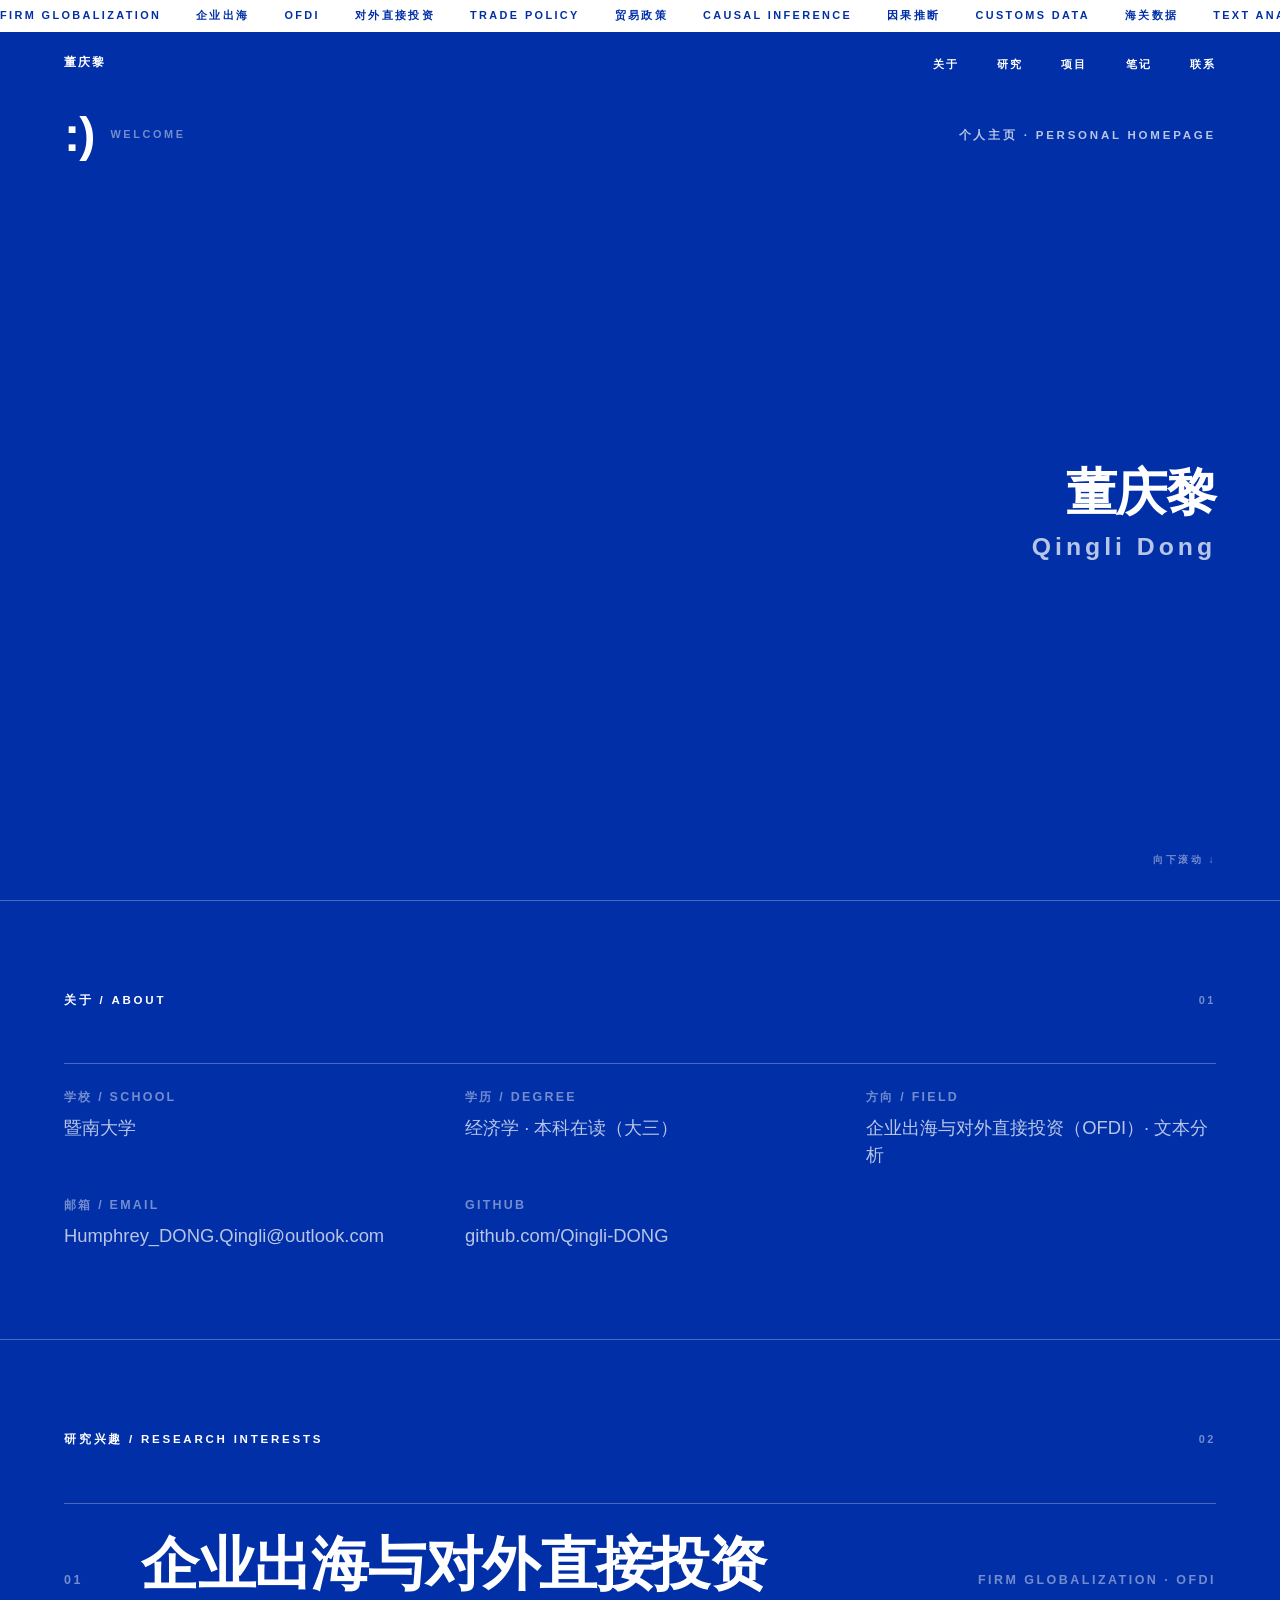
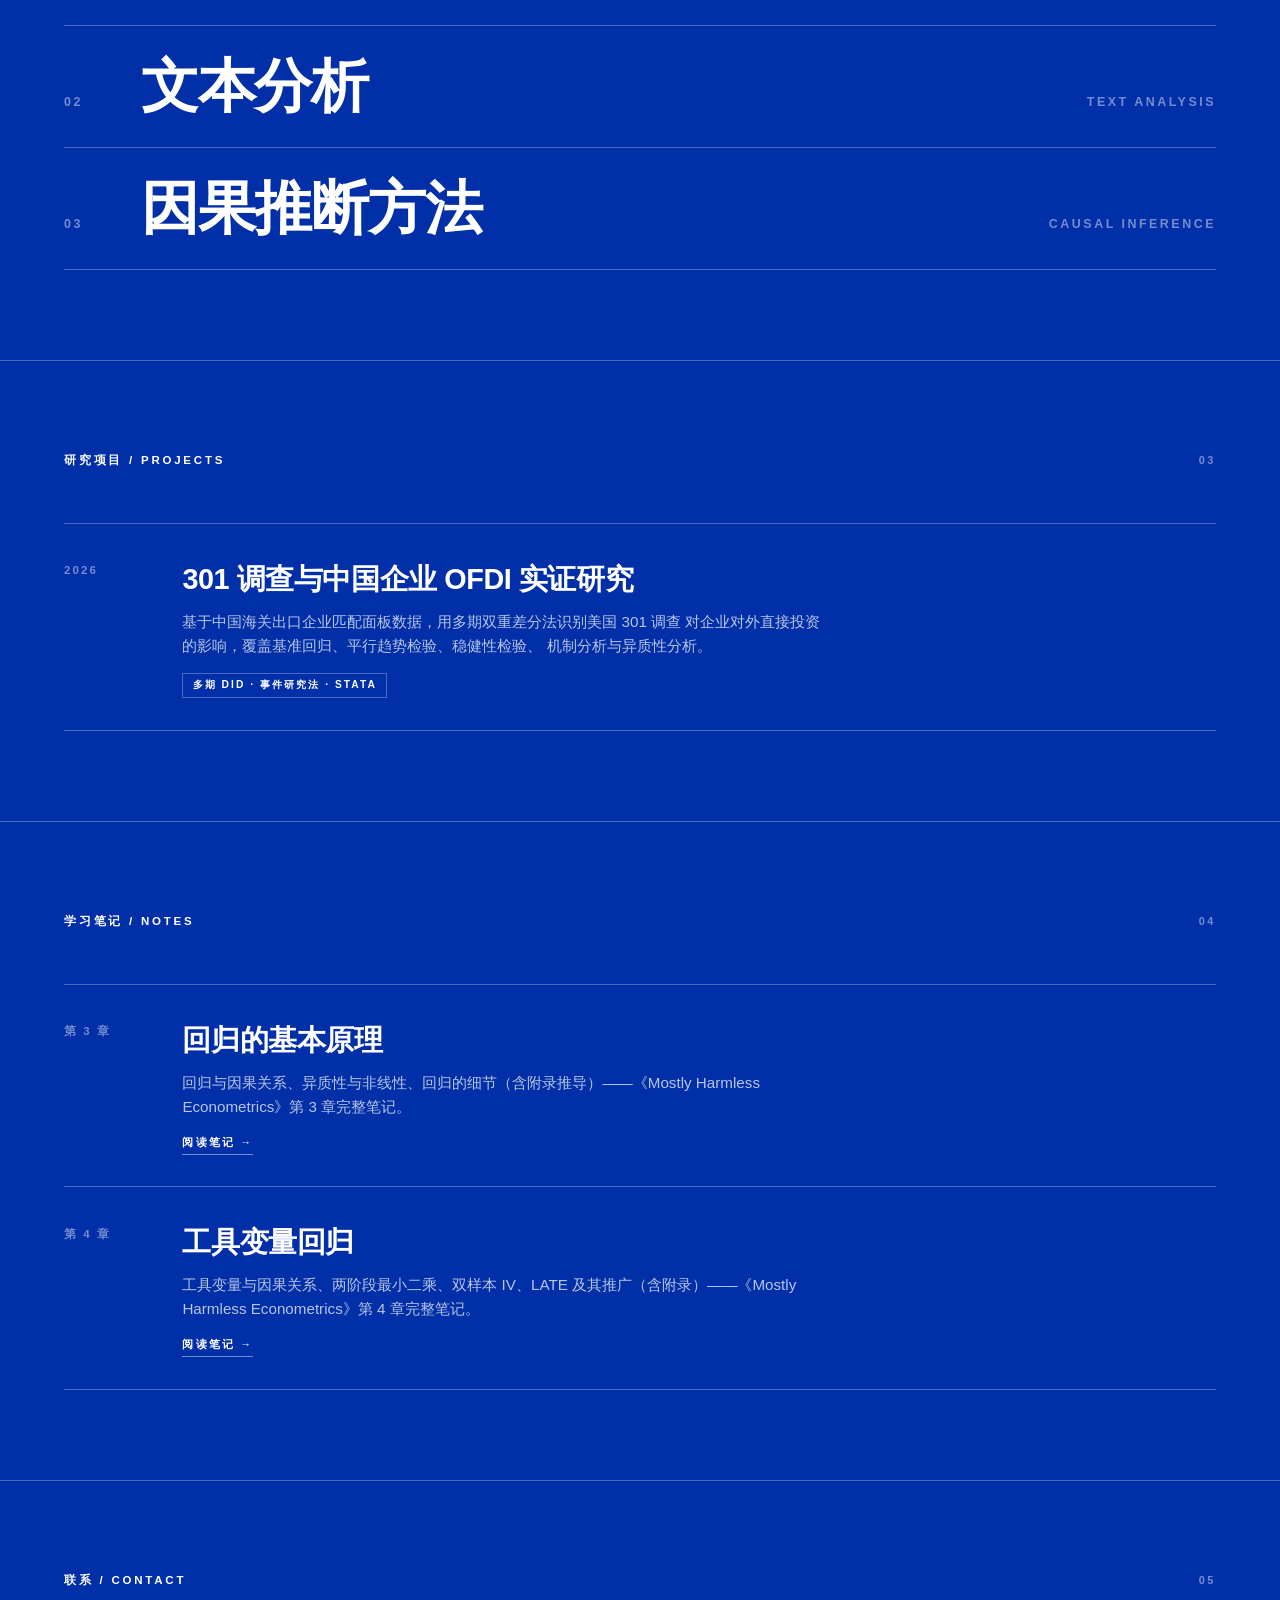
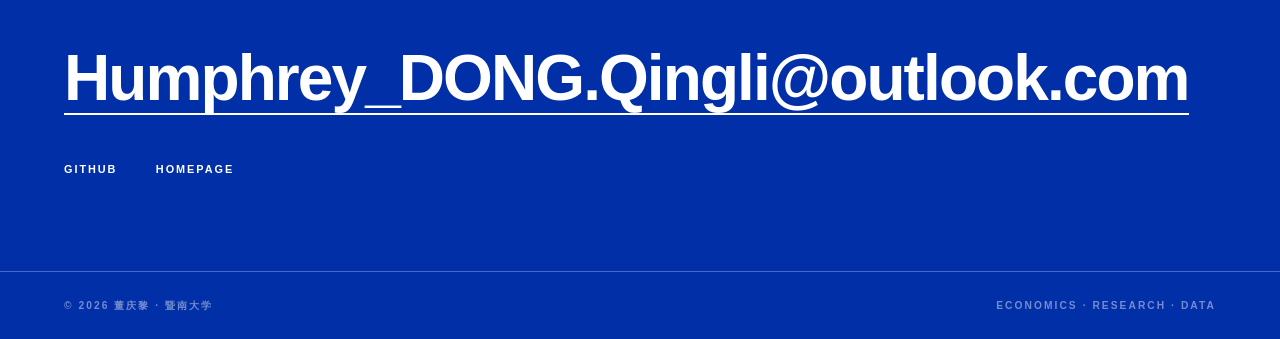
==== commit a3b15c61: "研究兴趣删去贸易政策评估、海关微观数据两条，余三条重排序号 Co-Authored-By: Claude Code <noreply@anthropic.com>" ====
--- a/index.html
+++ b/index.html
@@ -78,10 +78,8 @@
       </div>
       <ul class="focus-list">
         <li><a href="#projects"><span class="idx">01</span><span class="zh">企业出海与对外直接投资</span><span class="en">Firm Globalization · OFDI</span></a></li>
-        <li><a href="#projects"><span class="idx">02</span><span class="zh">贸易政策评估</span><span class="en">Trade Policy</span></a></li>
-        <li><a href="#projects"><span class="idx">03</span><span class="zh">海关微观数据</span><span class="en">Customs Microdata</span></a></li>
-        <li><a href="#projects"><span class="idx">04</span><span class="zh">文本分析</span><span class="en">Text Analysis</span></a></li>
-        <li><a href="#projects"><span class="idx">05</span><span class="zh">因果推断方法</span><span class="en">Causal Inference</span></a></li>
+        <li><a href="#projects"><span class="idx">02</span><span class="zh">文本分析</span><span class="en">Text Analysis</span></a></li>
+        <li><a href="#projects"><span class="idx">03</span><span class="zh">因果推断方法</span><span class="en">Causal Inference</span></a></li>
       </ul>
     </section>
 
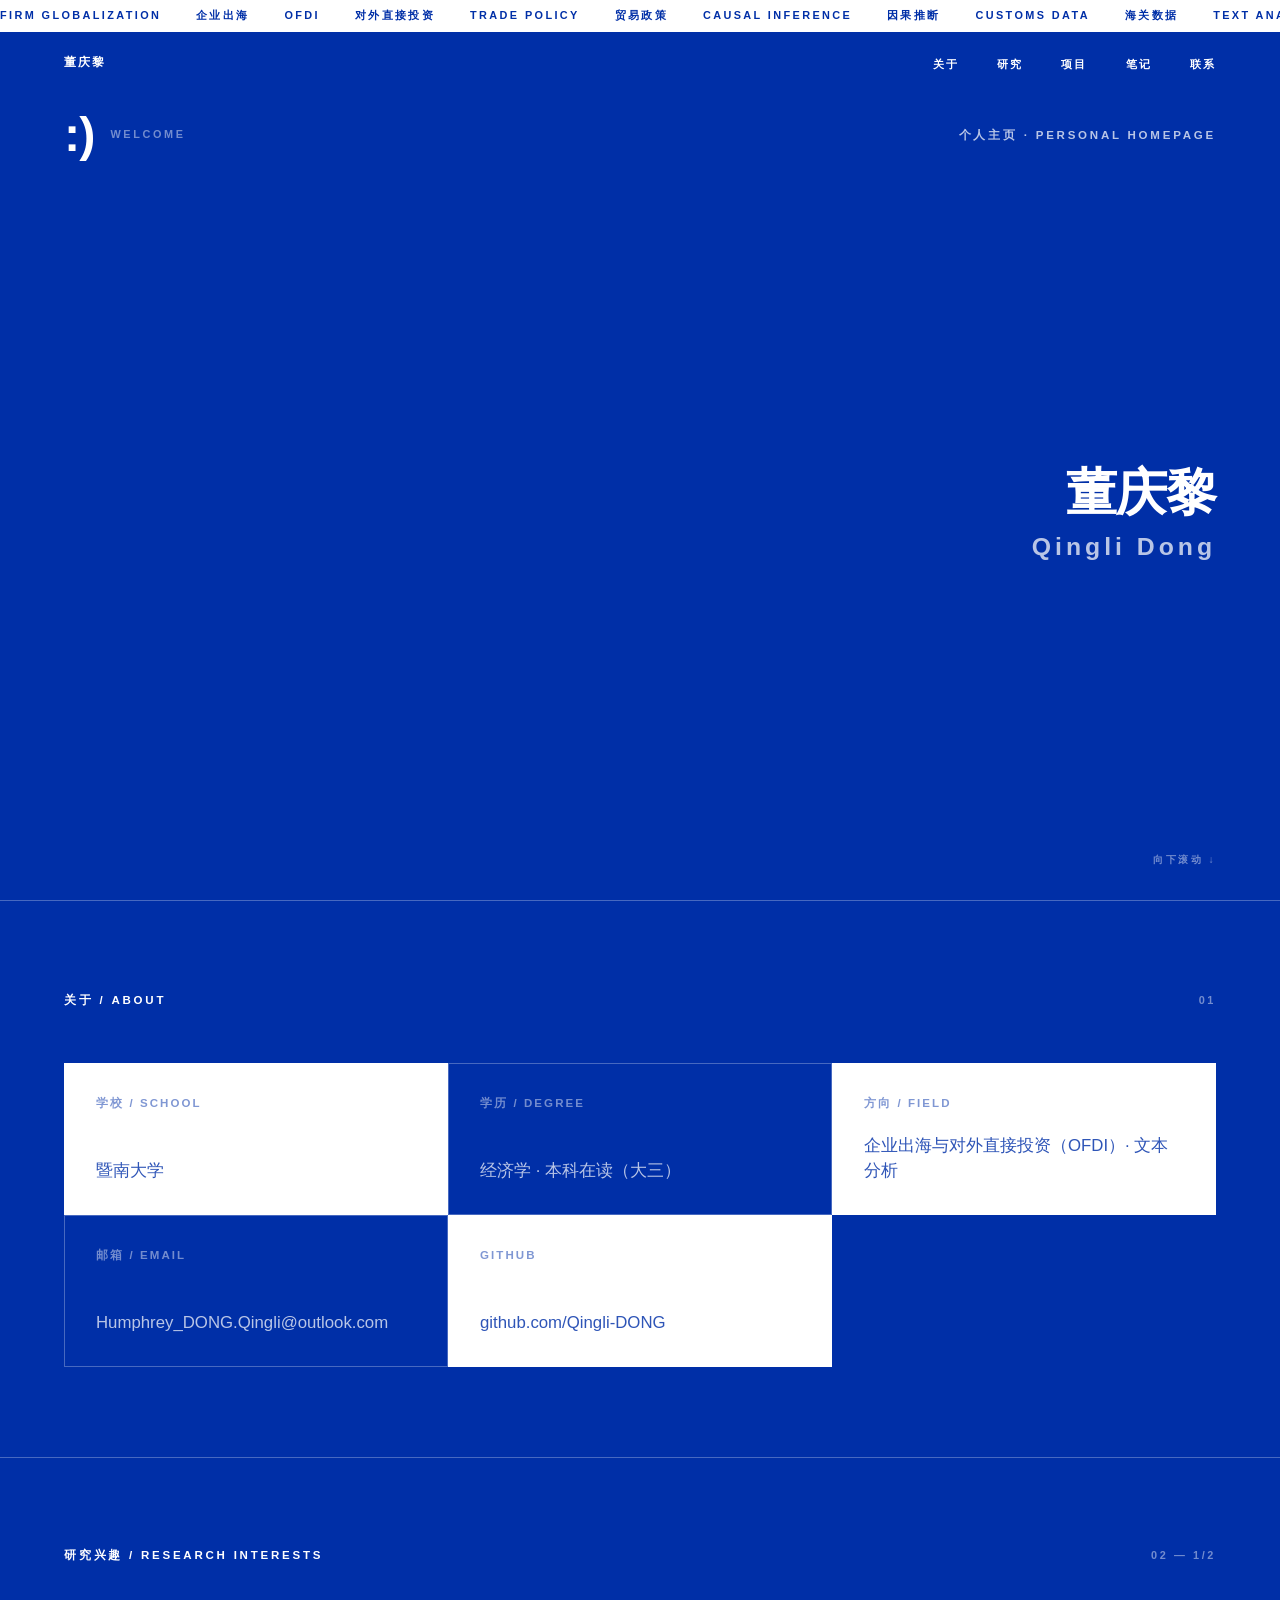
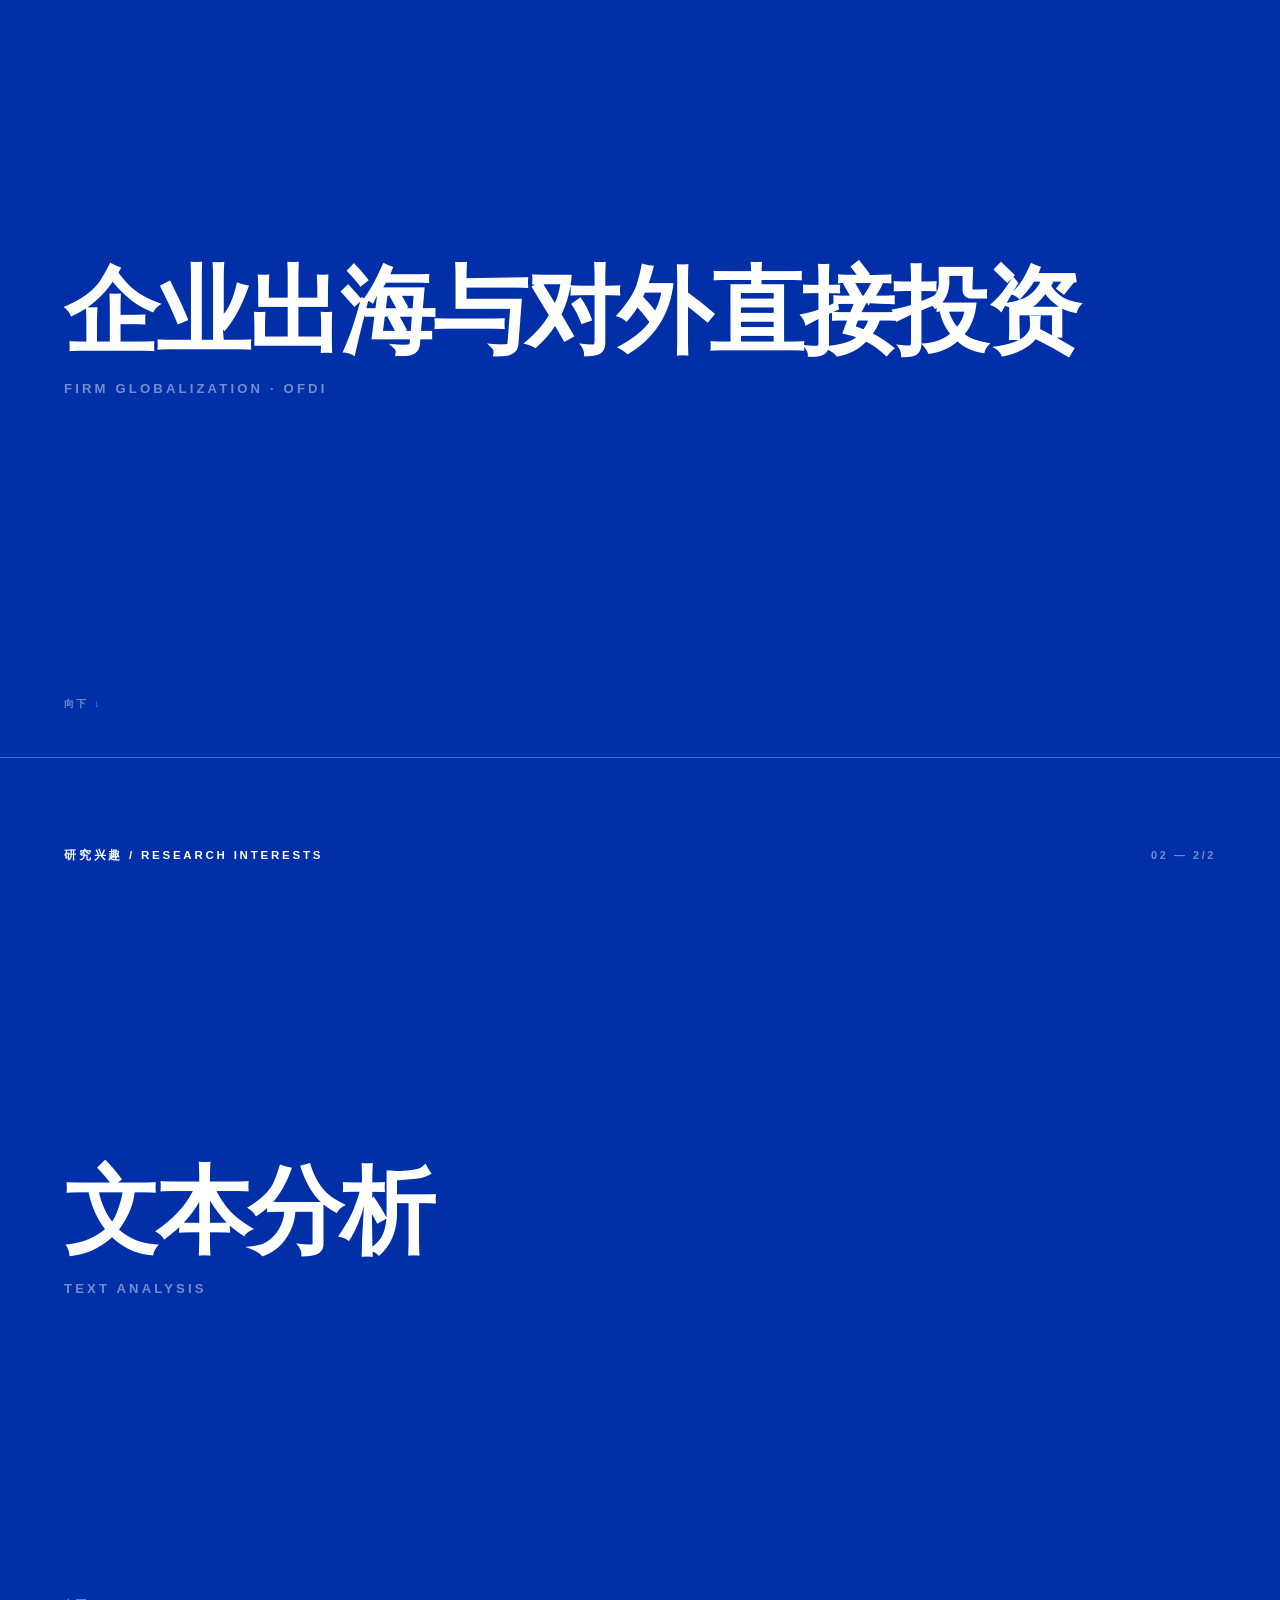
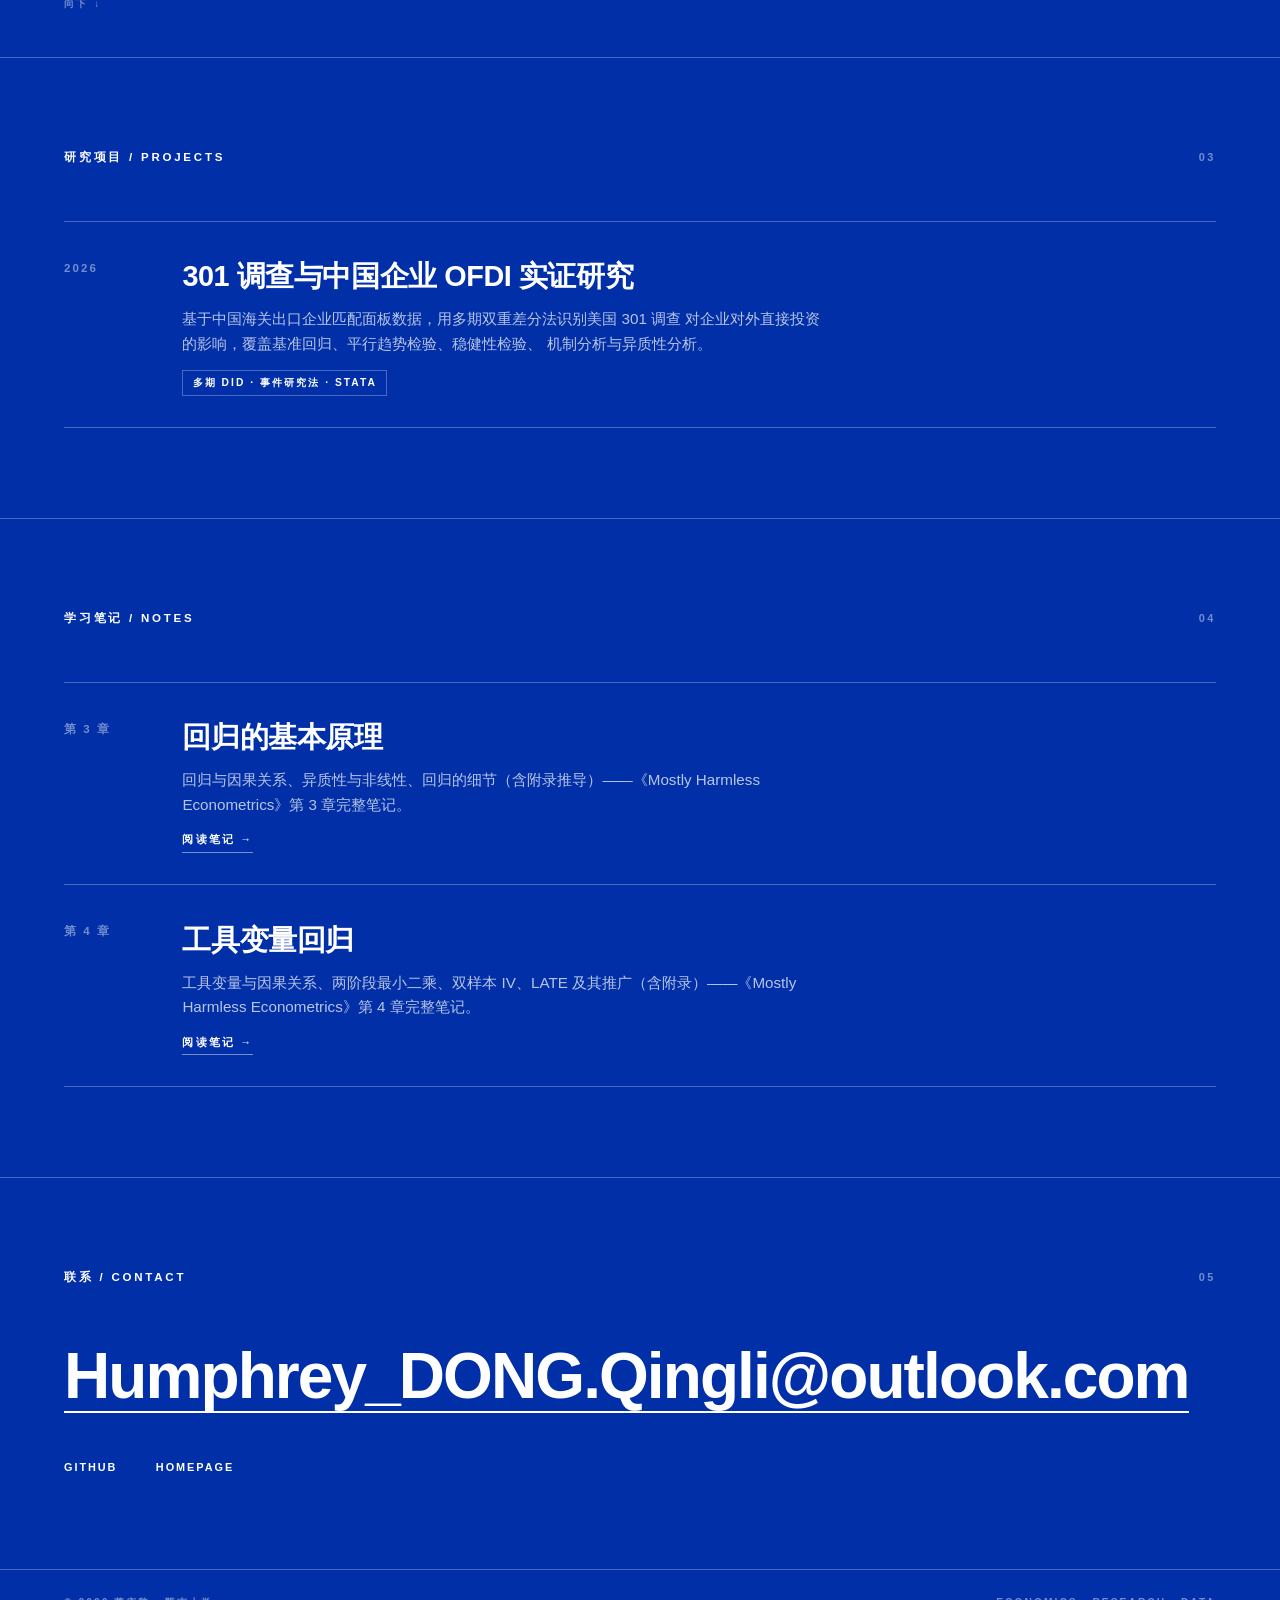
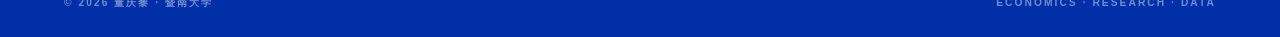
==== commit b5af58ce: "研究兴趣改为一条一满屏，删去第三条「因果推断方法」 - 01 企业出海与对外直接投资、02 文本分析 各占一整屏 - 屏内沿用首屏三区结构：顶标签 / 中区大字 / 底落款 - 感想尚未撰写，中区暂为" ====
--- a/index.html
+++ b/index.html
@@ -71,16 +71,44 @@
     </section>
 
     <!-- ==================== 02 研究兴趣 ==================== -->
-    <section class="reveal" id="research">
-      <div class="sec-head">
-        <span class="sec-title">研究兴趣 / Research Interests</span>
-        <span class="sec-num">02</span>
-      </div>
-      <ul class="focus-list">
-        <li><a href="#projects"><span class="idx">01</span><span class="zh">企业出海与对外直接投资</span><span class="en">Firm Globalization · OFDI</span></a></li>
-        <li><a href="#projects"><span class="idx">02</span><span class="zh">文本分析</span><span class="en">Text Analysis</span></a></li>
-        <li><a href="#projects"><span class="idx">03</span><span class="zh">因果推断方法</span><span class="en">Causal Inference</span></a></li>
-      </ul>
+    <!-- 一条兴趣 = 一整屏。原第三条「因果推断方法」已删（2026-09-25）：
+         它在本页的「研究项目」标签里已经写着，单列一条反而稀释了前两条的辨识度。
+         .panel-row 现为 alone（大字独占）形态——感想尚未撰写，先不留空格。
+         感想写好后：去掉 alone，把 <p class="panel-say">…</p> 放回该行末尾即可。 -->
+    <section class="panels" id="research">
+
+      <div class="panel reveal">
+        <div class="panel-top">
+          <span class="rhead">研究兴趣 / Research Interests</span>
+          <span class="pnum">02 — 1/2</span>
+        </div>
+        <div class="panel-mid">
+          <div class="panel-row alone">
+            <div>
+              <h3>企业出海与对外直接投资</h3>
+              <div class="en">Firm Globalization · OFDI</div>
+            </div>
+          </div>
+        </div>
+        <div class="panel-foot">向下 ↓</div>
+      </div>
+
+      <div class="panel reveal">
+        <div class="panel-top">
+          <span class="rhead">研究兴趣 / Research Interests</span>
+          <span class="pnum">02 — 2/2</span>
+        </div>
+        <div class="panel-mid">
+          <div class="panel-row alone">
+            <div>
+              <h3>文本分析</h3>
+              <div class="en">Text Analysis</div>
+            </div>
+          </div>
+        </div>
+        <div class="panel-foot">向下 ↓</div>
+      </div>
+
     </section>
 
     <!-- ==================== 03 研究项目 ==================== -->
--- a/style.css
+++ b/style.css
@@ -245,84 +245,159 @@
   color: var(--white-faint);
 }
 
-/* ---------- 6. 关于：个人信息档案 ---------- */
-/* 全节只有信息、不写散文。发丝线之上，「小标签 + 值」两行式；
-   自适应网格，宽屏多列、窄屏自动落单列 */
+/* ---------- 6. 关于：蓝白棋盘格 ---------- */
+/* 蓝格与白格交替拼接（奇白、偶蓝），同色永不相邻。
+   ⚠️ 列数必须为奇数：宽屏 3 列、窄屏 1 列。
+   按奇偶着色时，奇数列才能保证任意换行都不出现同色上下相接；
+   若改成 4 列等偶数，第二行会落到与第一行同色的格子上，棋盘即破。
+   格子高度由内容决定（min-height 封顶），不用 aspect-ratio——
+   否则窄屏单列时格子会被撑成整屏宽的正方形，整节变成几千像素的空方阵。 */
 .about-info {
   margin-top: clamp(1.6rem, 3.5vh, 2.4rem);
-  padding-top: clamp(1.2rem, 2.6vh, 1.8rem);
-  border-top: 1px solid var(--hairline);
   display: grid;
-  /* 列宽给到 18rem：字号放大后，邮箱那一项仍能整行放下不被截断 */
-  grid-template-columns: repeat(auto-fit, minmax(18rem, 1fr));
-  gap: clamp(1.3rem, 3vh, 2rem) clamp(1.6rem, 4vw, 3.4rem);
+  grid-template-columns: repeat(3, 1fr);
+  gap: 0;
+}
+
+@media (max-width: 720px) {
+  .about-info { grid-template-columns: 1fr; }
 }
 
 .about-info .meta-item {
-  font-size: 1.15rem;          /* 原 0.85rem，正文级 */
+  min-height: clamp(8rem, 12vw, 9.5rem);
+  padding: clamp(1.4rem, 2.6vw, 2rem);
+  display: flex;
+  flex-direction: column;
+  justify-content: space-between;   /* 标签靠上、内容靠下 */
+  font-size: 1.05rem;
   line-height: 1.5;
-  color: var(--white-dim);
-  overflow-wrap: anywhere;     /* 极窄屏兜底：长邮箱宁可折行也不溢出格子 */
-}
-
-/* 信息条的小标签：小字号 + 宽字距，与全站标签语汇一致 */
+  overflow-wrap: anywhere;          /* 长邮箱在格子内折行，不溢出 */
+  transition: background 0.25s ease, color 0.25s ease;
+}
+
+/* 格子的小标签：小字号 + 宽字距，与全站标签语汇一致 */
 .about-info .meta-item b {
   display: block;
-  font-size: 0.78rem;          /* 原 0.62rem，随正文一起放大 */
+  font-size: 0.72rem;
   font-weight: 700;
   letter-spacing: 0.18em;
   text-transform: uppercase;
-  color: var(--white-faint);
-  margin-bottom: 0.45rem;
-}
-
-/* ---------- 7. 研究兴趣：大字列表 + 悬停聚焦 ---------- */
-.focus-list {
-  list-style: none;
-}
-
-.focus-list li {
+  margin-bottom: 0.9rem;
+}
+
+/* 奇数格：白底蓝字 */
+.about-info .meta-item:nth-child(odd) {
+  background: var(--white);
+  color: rgba(0, 47, 167, 0.82);
+}
+.about-info .meta-item:nth-child(odd) b { color: rgba(0, 47, 167, 0.5); }
+
+/* 偶数格：蓝底白字（与页面同蓝，用内描边勾出格子边界） */
+.about-info .meta-item:nth-child(even) {
+  color: var(--white-dim);
+  box-shadow: inset 0 0 0 1px var(--hairline);
+}
+.about-info .meta-item:nth-child(even) b { color: var(--white-faint); }
+
+/* 悬停时格子瞬间反色，蓝白互换 */
+.about-info .meta-item:nth-child(odd):hover {
+  background: var(--klein);
+  color: var(--white);
+}
+.about-info .meta-item:nth-child(odd):hover b { color: var(--white-faint); }
+.about-info .meta-item:nth-child(even):hover {
+  background: var(--white);
+  color: rgba(0, 47, 167, 0.82);
+  box-shadow: none;
+}
+.about-info .meta-item:nth-child(even):hover b { color: rgba(0, 47, 167, 0.5); }
+
+/* ---------- 7. 研究兴趣：一条一满屏 ---------- */
+/* 一条兴趣 = 一整屏。屏内沿用首屏（.hero）的三区结构：顶标签 / 中区 / 底落款。
+   中区左右分栏：左栏超大汉字，右栏本人的话，中间一条发丝竖线。
+   这样横竖都用满，不靠留白撑高度——只竖着排的话下半屏会空。
+   ⚠️ 满屏区不套 <section> 的默认内外边距，故外层 .panels 把 padding 清零，
+      每条 .panel 自己带 border-top，避免出现双线。 */
+.panels {
+  padding: 0;
+  border-top: 0;
+  scroll-margin-top: 0;   /* 锚点跳转时贴齐屏顶：导航的位置已由 .panel 的上内边距让开 */
+}
+
+.panel {
+  min-height: 100vh;
+  min-height: 100svh;     /* 手机上避开地址栏伸缩导致的高度跳动 */
+  display: flex;
+  flex-direction: column;
+  padding: 5.5rem clamp(1.4rem, 5vw, 4rem) clamp(2rem, 5vh, 3.2rem);
   border-top: 1px solid var(--hairline);
-  transition: opacity 0.25s linear;
-}
-
-.focus-list li:last-child {
-  border-bottom: 1px solid var(--hairline);
-}
-
-.focus-list:hover li { opacity: 0.22; }
-.focus-list li:hover { opacity: 1; }
-
-.focus-list a {
-  display: flex;
+}
+
+.panel-top {
+  display: flex;
+  justify-content: space-between;
   align-items: baseline;
-  gap: clamp(1.2rem, 3vw, 3rem);
-  padding: clamp(1.4rem, 3.2vh, 2.2rem) 0;
-}
-
-.focus-list .idx {
-  font-size: 0.78rem;   /* 与「关于」信息条的小标签同号 */
-  font-weight: 600;
-  letter-spacing: 0.2em;
-  color: var(--white-faint);
-  min-width: 2.4rem;
-}
-
-.focus-list .zh {
-  font-size: clamp(1.8rem, 4.5vw, 3.6rem);
-  font-weight: 700;
-  letter-spacing: -0.02em;
-  line-height: 1.1;
-}
-
-.focus-list .en {
-  margin-left: auto;
-  font-size: 0.78rem;   /* 与「关于」信息条的小标签同号 */
-  font-weight: 600;
-  letter-spacing: 0.2em;
-  text-transform: uppercase;
-  color: var(--white-faint);
-  text-align: right;
+}
+
+.panel-top .rhead {
+  font-size: 0.72rem;
+  font-weight: 700;
+  letter-spacing: 0.24em;
+  text-transform: uppercase;
+}
+
+.panel-top .pnum {
+  font-size: 0.68rem;
+  font-weight: 600;
+  letter-spacing: 0.24em;
+  color: var(--white-faint);
+}
+
+/* margin:auto 0 —— 上下留白自动均分，中区始终垂直居中 */
+.panel-mid { margin: auto 0; }
+
+.panel-row {
+  display: grid;
+  grid-template-columns: 1fr 1fr;
+  gap: clamp(2rem, 6vw, 6rem);
+  align-items: center;
+}
+
+.panel-row h3 {
+  font-size: clamp(2.4rem, 5.4vw, 4.6rem);
+  font-weight: 800;
+  letter-spacing: -0.03em;
+  line-height: 1.04;
+}
+
+.panel-row .en {
+  margin-top: 1.1rem;
+  font-size: 0.82rem;
+  font-weight: 600;
+  letter-spacing: 0.24em;
+  text-transform: uppercase;
+  color: var(--white-faint);
+}
+
+.panel-say {
+  border-left: 1px solid var(--hairline);
+  padding-left: clamp(1.6rem, 3.4vw, 3rem);
+  font-size: clamp(1rem, 1.3vw, 1.12rem);
+  line-height: 1.9;
+  color: var(--white-dim);
+}
+
+/* alone：还没写感想时的形态——单栏，大字放到最大独占整屏。
+   这样右半屏不是「空着」，而是本来就这么排；感想写好后去掉 alone 即回左右分栏。 */
+.panel-row.alone { grid-template-columns: 1fr; }
+.panel-row.alone h3 { font-size: clamp(2.6rem, 7.4vw, 6.4rem); }
+
+.panel-foot {
+  font-size: 0.64rem;
+  font-weight: 600;
+  letter-spacing: 0.24em;
+  text-transform: uppercase;
+  color: var(--white-faint);
 }
 
 /* ---------- 8. 项目 / 笔记：年份 + 标题的横向条目 ---------- */
@@ -470,12 +545,33 @@
   }
 
   .project .year { padding-top: 0; }
+
+  /* 窄屏：满屏取消。内容会溢出屏幕，硬撑成一屏反而难读 */
+  .panel {
+    min-height: 0;
+    padding-top: 4.5rem;
+    padding-bottom: 3.5rem;
+  }
+
+  .panel-mid { margin: 2.5rem 0 0; }
+
+  /* 左右分栏落成上下单栏，发丝竖线改成横线 */
+  .panel-row { grid-template-columns: 1fr; gap: 2rem; }
+
+  .panel-say {
+    border-left: 0;
+    padding-left: 0;
+    border-top: 1px solid var(--hairline);
+    padding-top: 2rem;
+  }
+
+  .panel-row h3 { font-size: clamp(1.9rem, 6vw, 3rem); }
 }
 
 @media (max-width: 640px) {
   .hero { padding-top: 5rem; }
   .hero-scroll { display: none; }
-  .focus-list .en { display: none; }
+  .panel-foot { display: none; }
   footer {
     flex-direction: column;
     gap: 0.5rem;
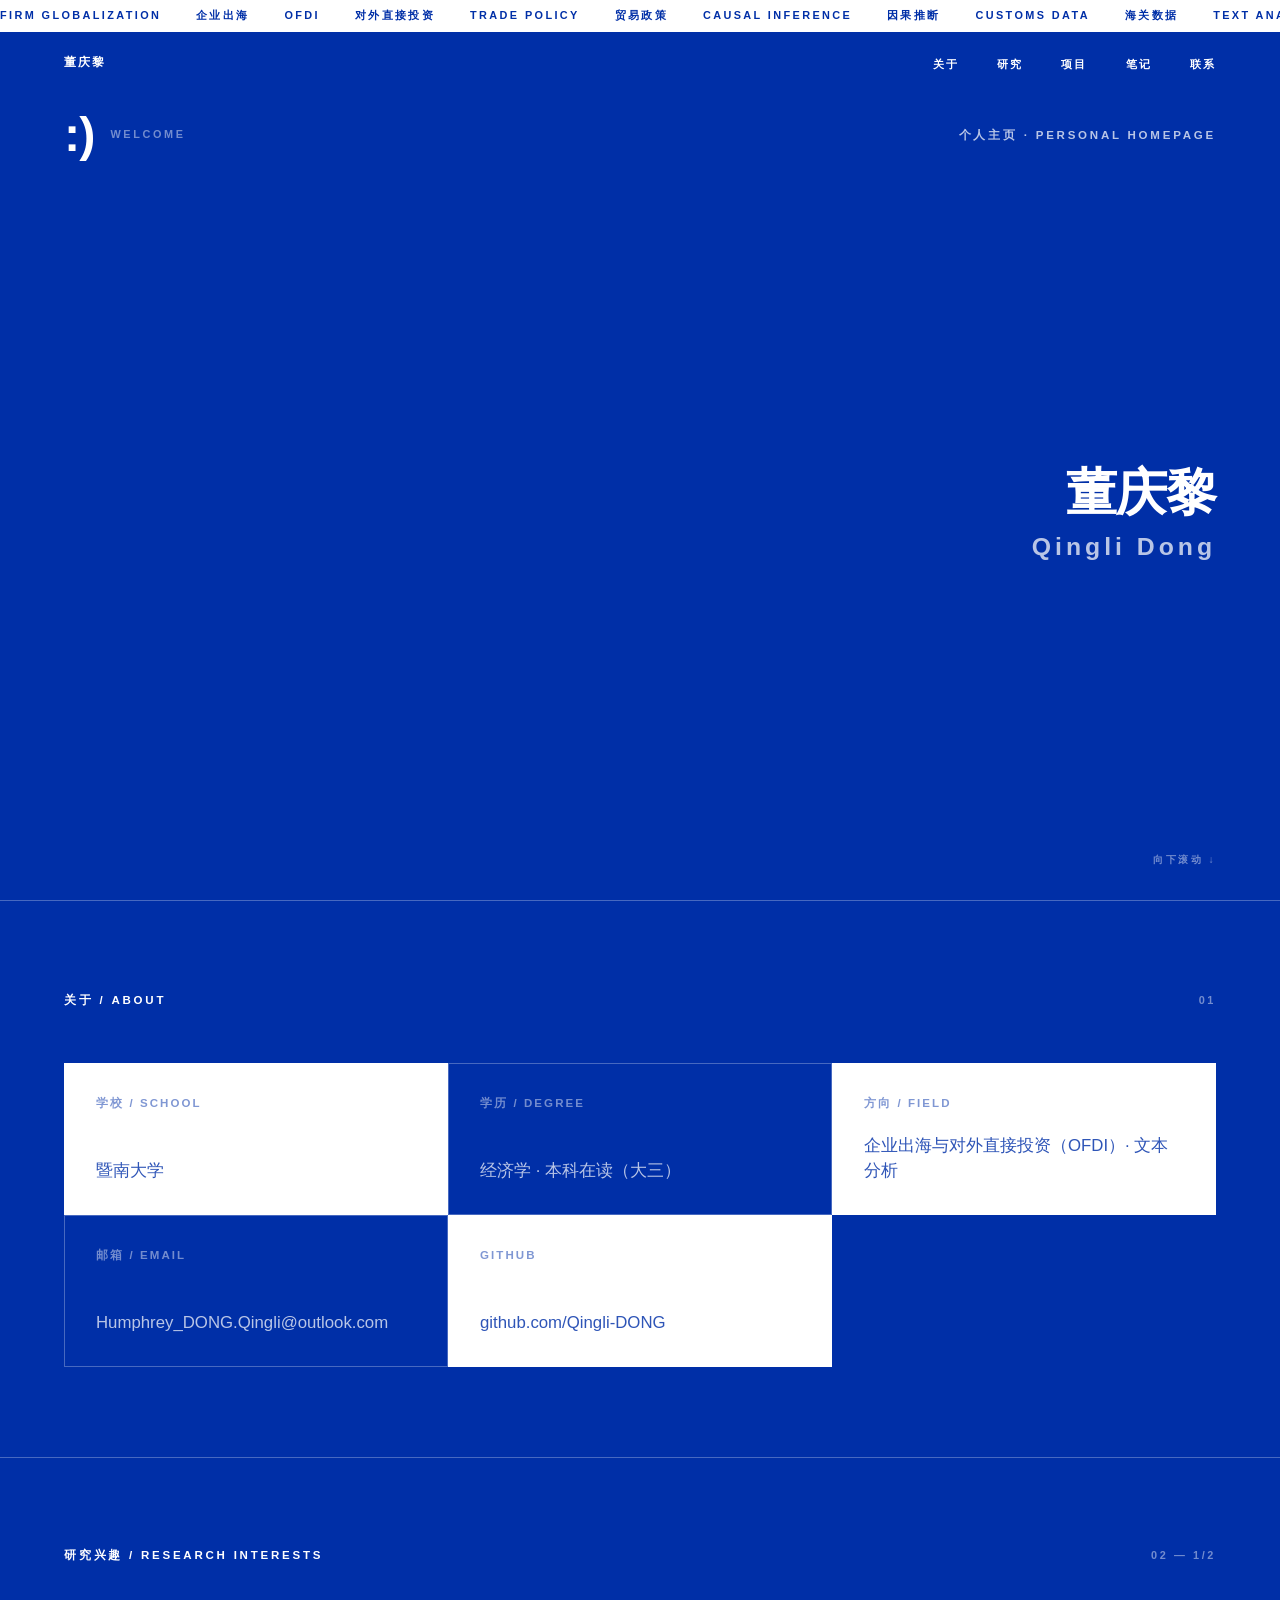
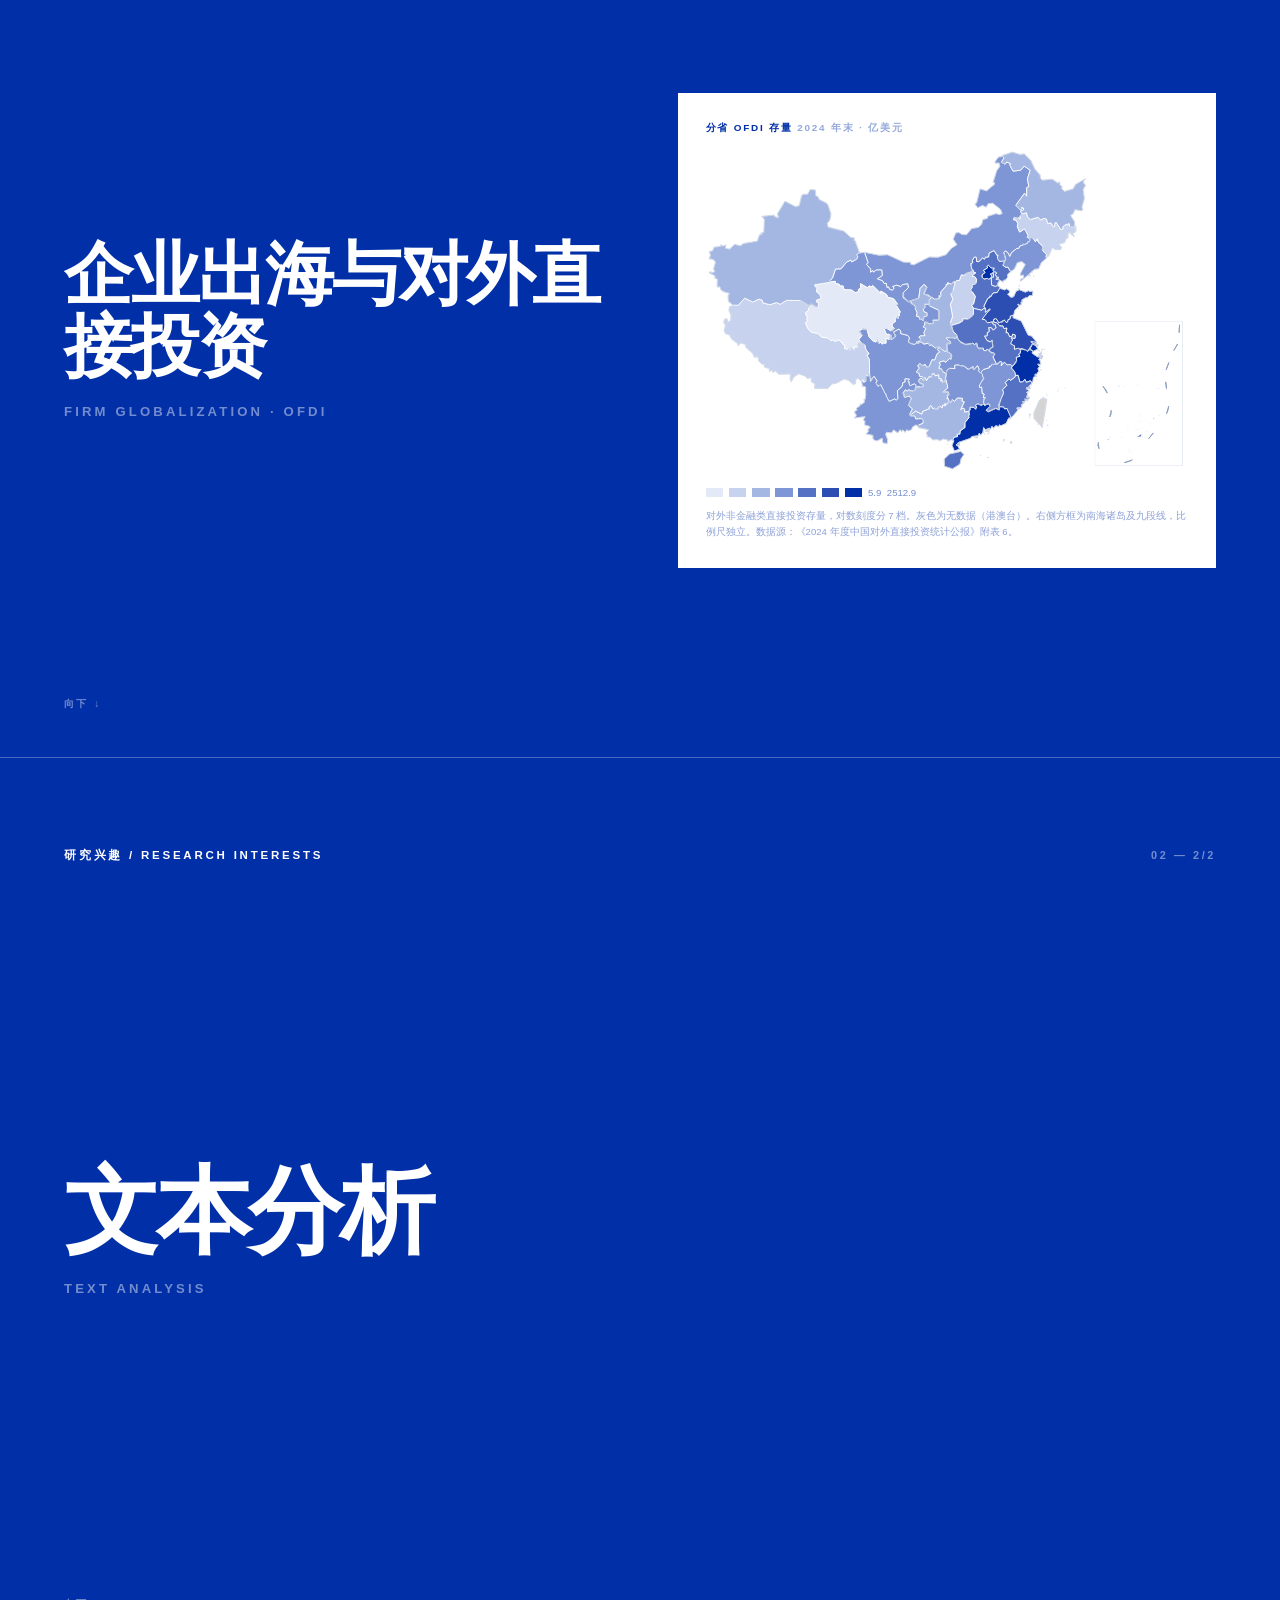
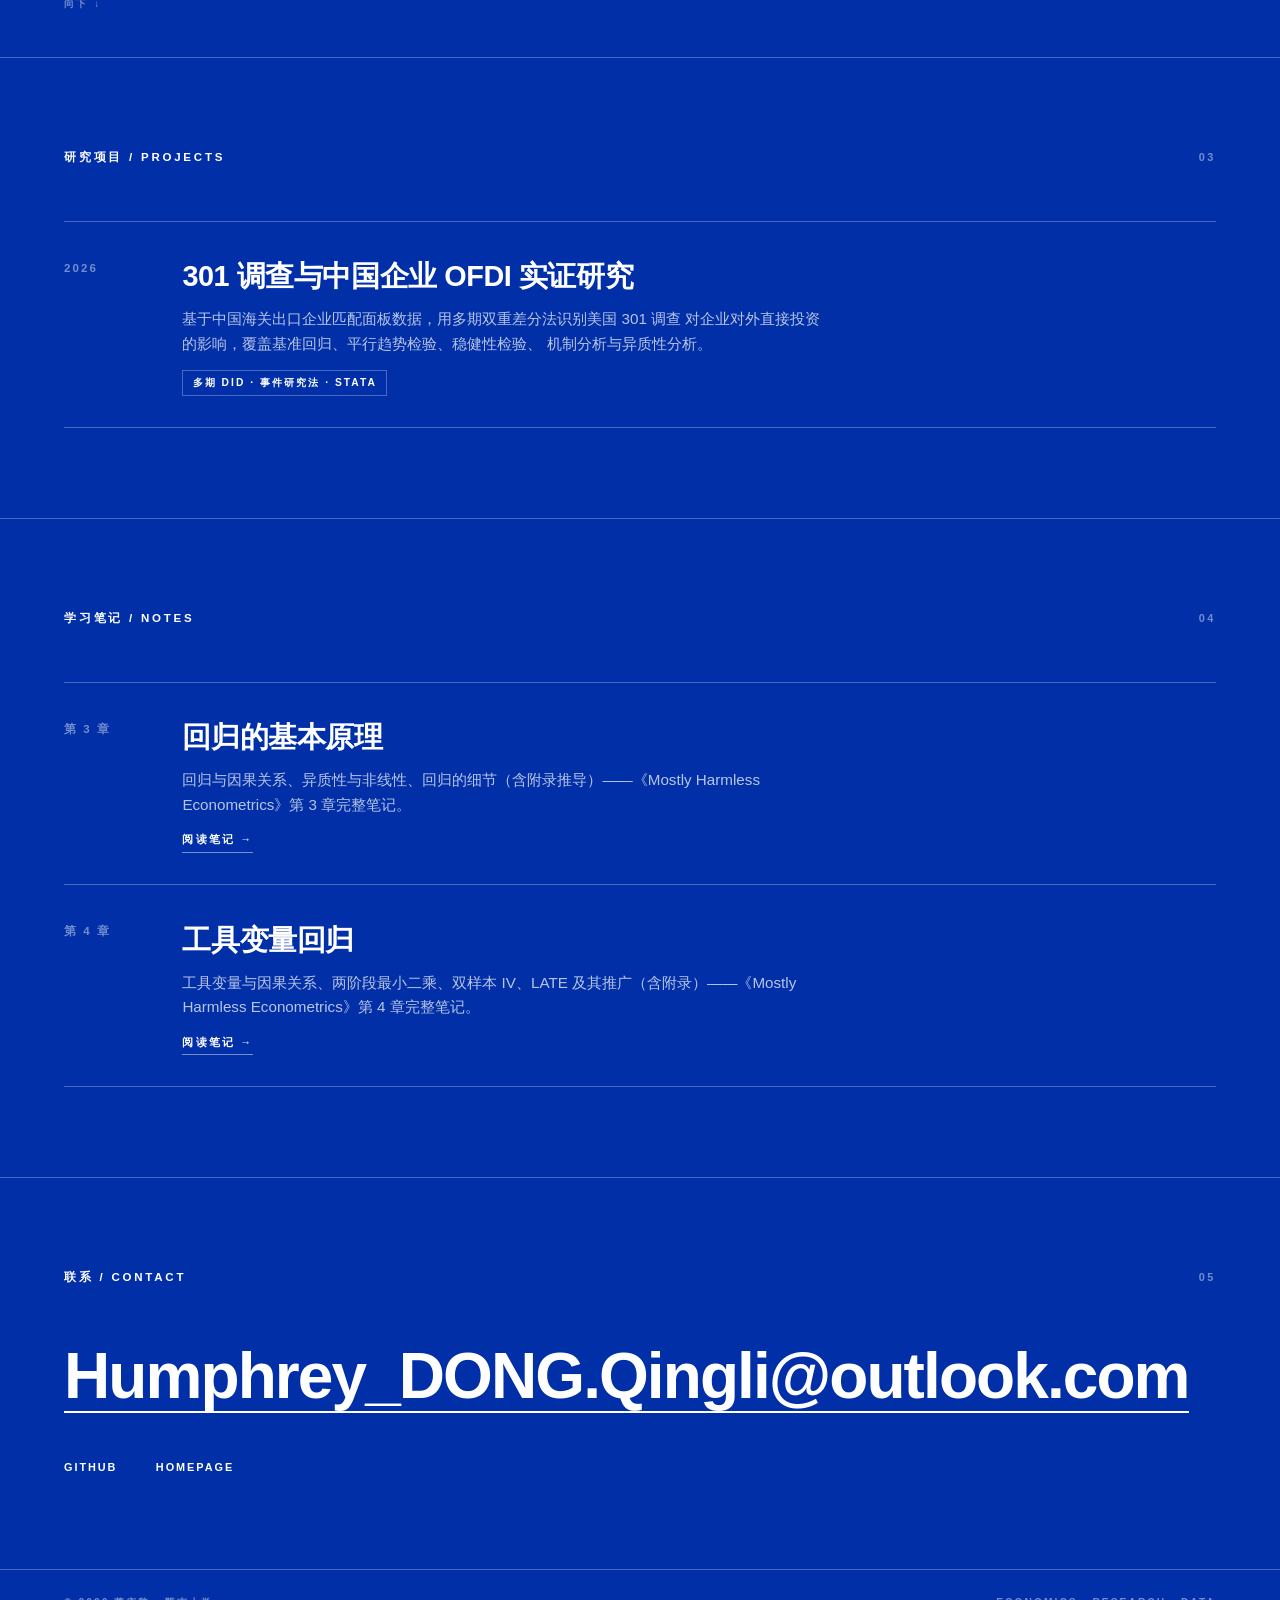
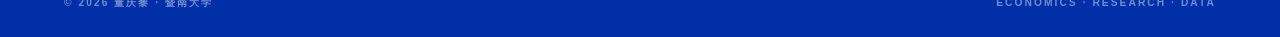
==== commit 37298c0e: "研究兴趣 1/2 右栏改为白块并贴分省 OFDI 存量地图 - 新增 ofdi_map.svg（由 03_temp_data/geo/build_preview.py 生成，Albers 等积投影） " ====
--- a/index.html
+++ b/index.html
@@ -73,8 +73,10 @@
     <!-- ==================== 02 研究兴趣 ==================== -->
     <!-- 一条兴趣 = 一整屏。原第三条「因果推断方法」已删（2026-09-25）：
          它在本页的「研究项目」标签里已经写着，单列一条反而稀释了前两条的辨识度。
-         .panel-row 现为 alone（大字独占）形态——感想尚未撰写，先不留空格。
-         感想写好后：去掉 alone，把 <p class="panel-say">…</p> 放回该行末尾即可。 -->
+         右栏现状：
+           1/2 企业出海 —— 白色块 + 分省 OFDI 存量地图（.panel-fig）
+           2/2 文本分析 —— alone 形态（大字放大独占），因感想尚未撰写
+         感想写好后：去掉对应行的 alone，把 <p class="panel-say">…</p> 放回该行末尾即可。 -->
     <section class="panels" id="research">
 
       <div class="panel reveal">
@@ -83,11 +85,21 @@
           <span class="pnum">02 — 1/2</span>
         </div>
         <div class="panel-mid">
-          <div class="panel-row alone">
+          <div class="panel-row">
             <div>
               <h3>企业出海与对外直接投资</h3>
               <div class="en">Firm Globalization · OFDI</div>
             </div>
+            <!-- 右栏白块：分省 OFDI 存量地图。图由 03_temp_data/geo/build_preview.py 生成 -->
+            <figure class="panel-fig">
+              <p class="fig-cap">分省 OFDI 存量 <span>2024 年末 · 亿美元</span></p>
+              <img src="ofdi_map.svg" alt="2024 年末中国分省对外非金融类直接投资存量分布图">
+              <div class="fig-lg">
+                <i style="background:#E3E9F7"></i><i style="background:#C6D2EE"></i><i style="background:#A4B7E3"></i><i style="background:#7E96D5"></i><i style="background:#5571C3"></i><i style="background:#2C4EB2"></i><i style="background:#002FA7"></i>
+                <span class="lo">5.9</span><span class="hi">2512.9</span>
+              </div>
+              <p class="fig-note">对外非金融类直接投资存量，对数刻度分 7 档。灰色为无数据（港澳台）。右侧方框为南海诸岛及九段线，比例尺独立。数据源：《2024 年度中国对外直接投资统计公报》附表 6。</p>
+            </figure>
           </div>
         </div>
         <div class="panel-foot">向下 ↓</div>
--- a/style.css
+++ b/style.css
@@ -392,6 +392,60 @@
 .panel-row.alone { grid-template-columns: 1fr; }
 .panel-row.alone h3 { font-size: clamp(2.6rem, 7.4vw, 6.4rem); }
 
+/* 右栏白块：蓝场里嵌一块白，与「关于」棋盘格的配色同一套（蓝底上的白格）。
+   里面放图 + 图例 + 出处；文字用蓝而非白，因为底已经是白的。 */
+.panel-fig {
+  margin: 0;
+  background: var(--white);
+  padding: clamp(1.1rem, 2.2vw, 1.7rem);
+}
+
+.panel-fig .fig-cap {
+  font-size: 0.62rem;
+  font-weight: 700;
+  letter-spacing: 0.18em;
+  text-transform: uppercase;
+  color: var(--klein);
+  margin-bottom: 0.8rem;
+}
+
+.panel-fig .fig-cap span {
+  color: rgba(0, 47, 167, 0.42);
+}
+
+.panel-fig img {
+  display: block;
+  width: 100%;
+  height: auto;
+}
+
+.panel-fig .fig-lg {
+  margin-top: 0.8rem;
+  display: flex;
+  align-items: center;
+  gap: 0.35rem;
+}
+
+.panel-fig .fig-lg i {
+  width: 1.1rem;
+  height: 0.6rem;
+  display: block;
+}
+
+.panel-fig .fig-lg .lo,
+.panel-fig .fig-lg .hi {
+  font-size: 0.6rem;
+  font-variant-numeric: tabular-nums;
+  color: rgba(0, 47, 167, 0.55);
+}
+
+.panel-fig .fig-note {
+  margin-top: 0.5rem;
+  font-size: 0.6rem;
+  line-height: 1.7;
+  color: rgba(0, 47, 167, 0.45);
+}
+
 .panel-foot {
   font-size: 0.64rem;
   font-weight: 600;
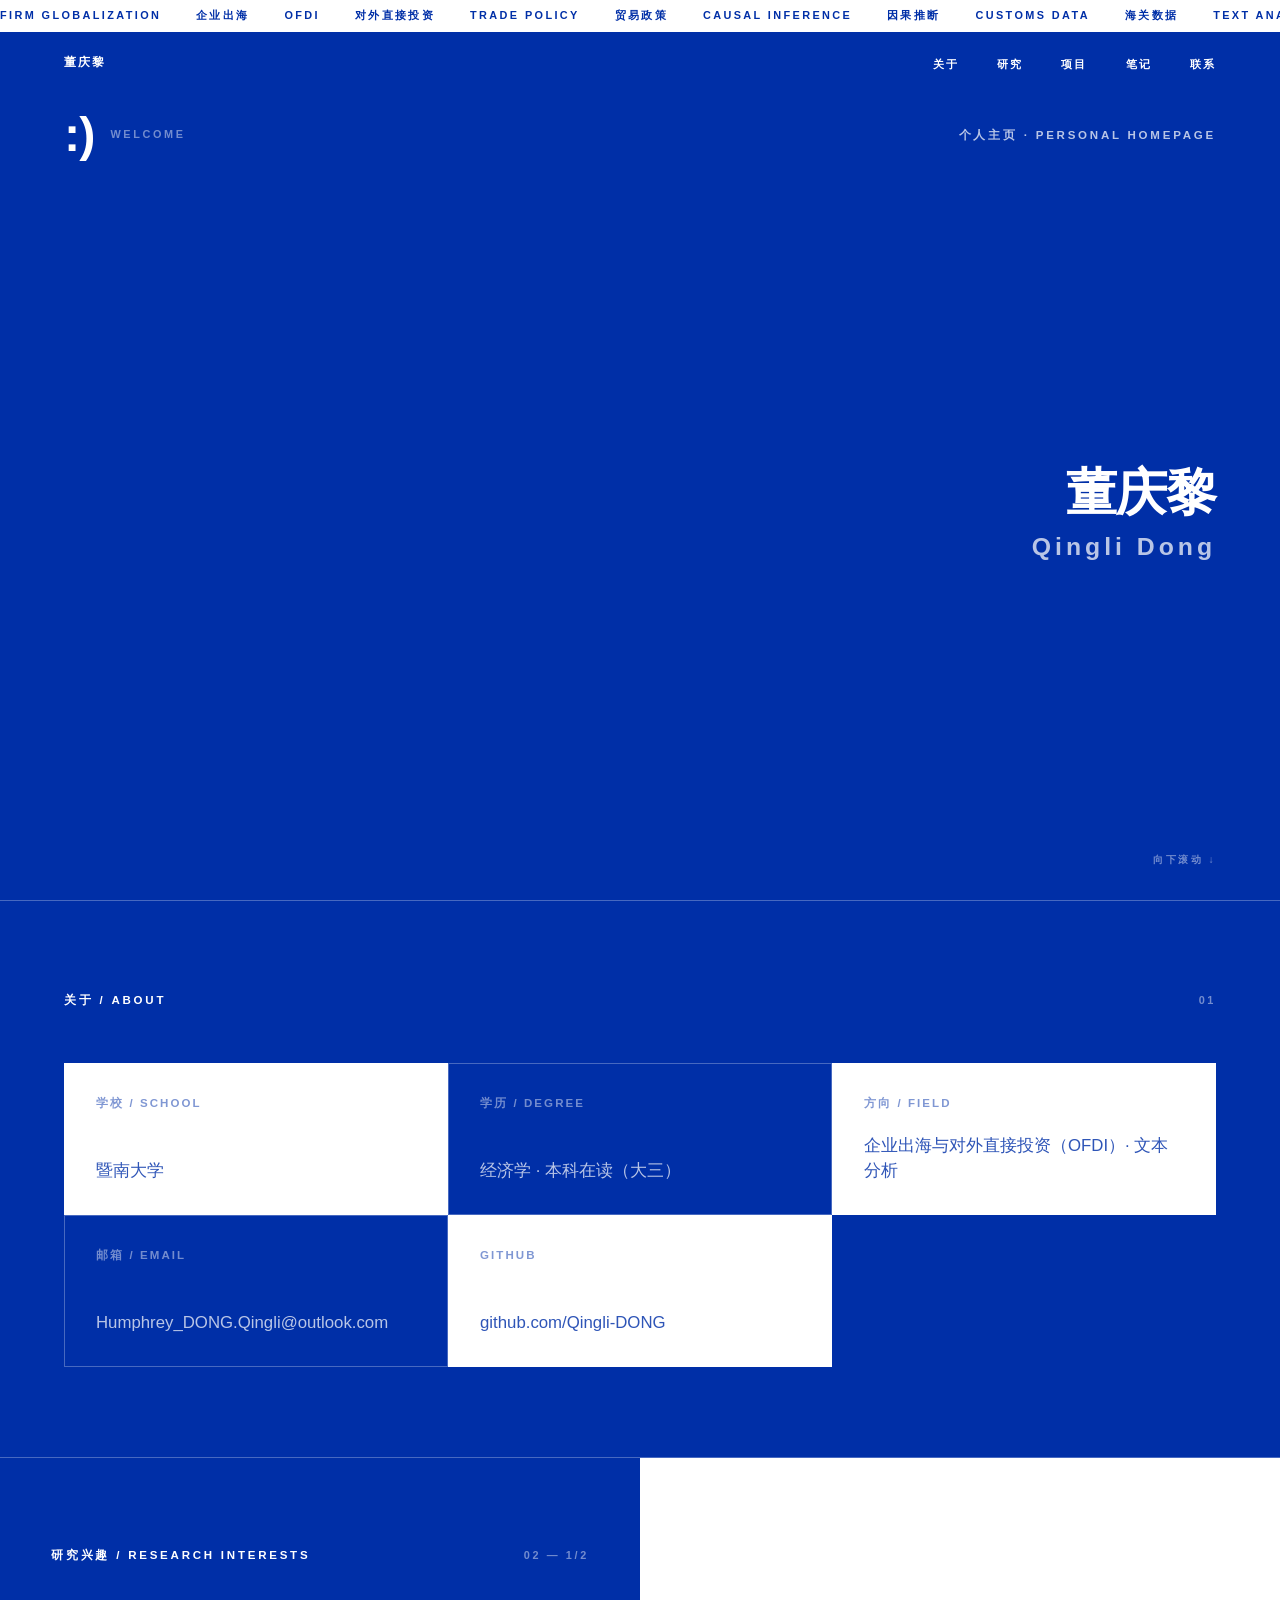
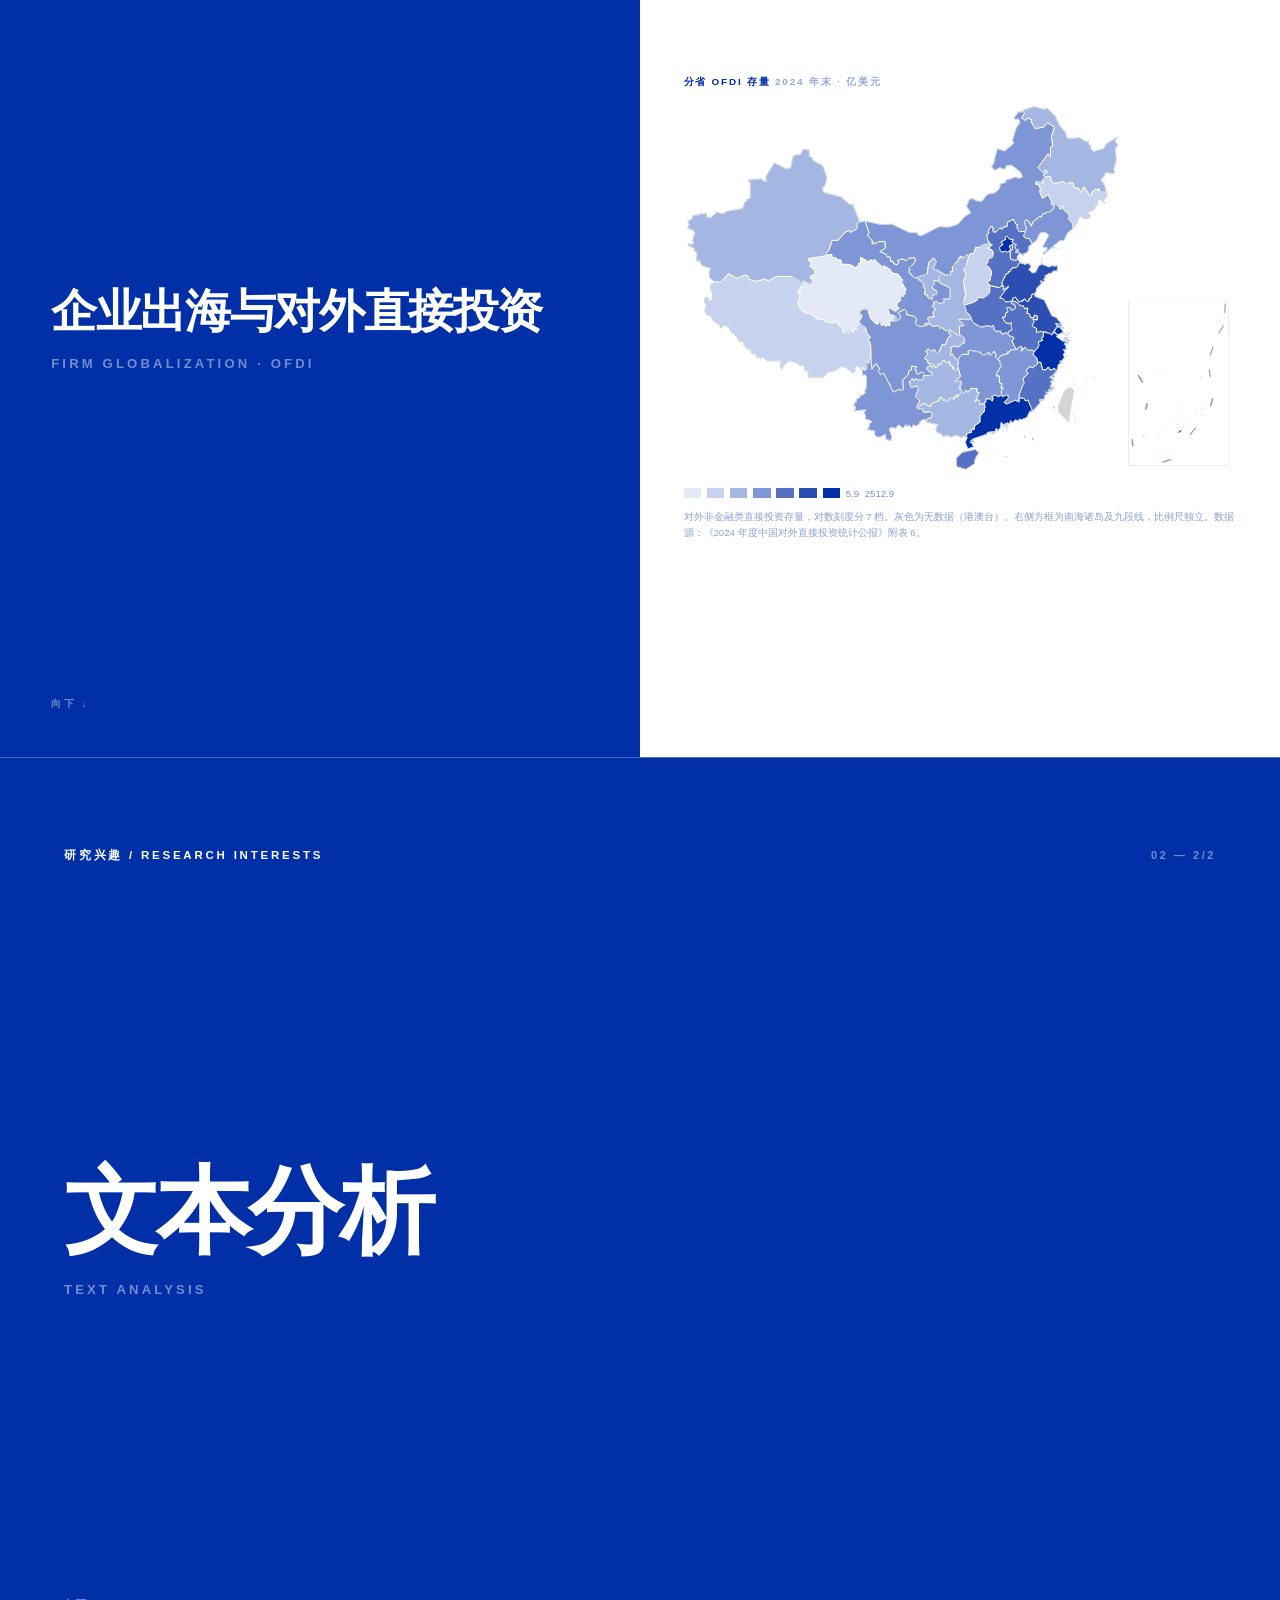
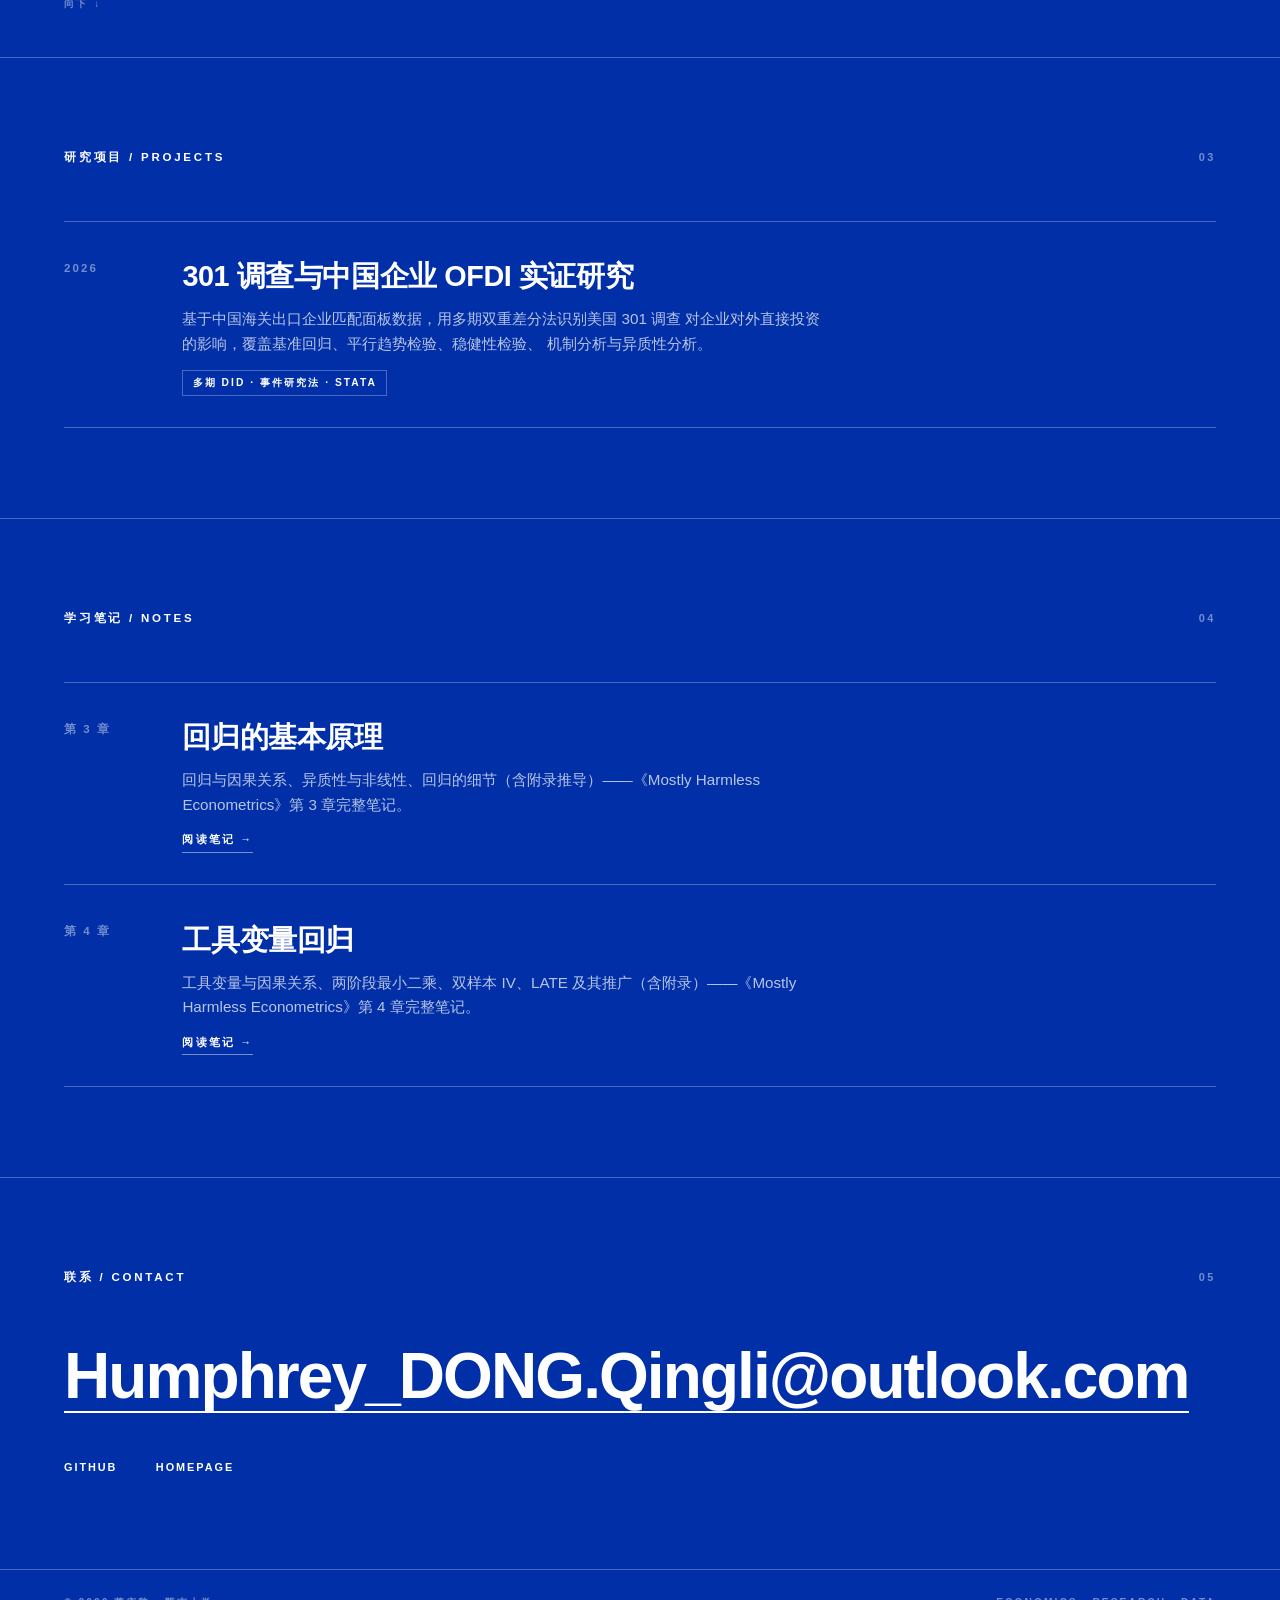
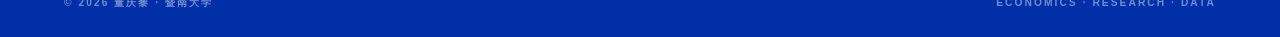
==== commit 72f6b141: "研究兴趣 1/2 改为左右对开，白块不再是嵌在蓝场里的卡片 - 左半蓝 / 右半白，各通到屏幕边缘；原先白块四周留蓝边，读起来像「贴上去的」 - 左栏大字收小：clamp(2.4rem,5.4vw,4" ====
--- a/index.html
+++ b/index.html
@@ -79,30 +79,28 @@
          感想写好后：去掉对应行的 alone，把 <p class="panel-say">…</p> 放回该行末尾即可。 -->
     <section class="panels" id="research">
 
-      <div class="panel reveal">
-        <div class="panel-top">
-          <span class="rhead">研究兴趣 / Research Interests</span>
-          <span class="pnum">02 — 1/2</span>
+      <div class="panel panel-split reveal">
+        <div class="col-blue">
+          <div class="panel-top">
+            <span class="rhead">研究兴趣 / Research Interests</span>
+            <span class="pnum">02 — 1/2</span>
+          </div>
+          <div class="panel-mid">
+            <h3>企业出海与对外直接投资</h3>
+            <div class="en">Firm Globalization · OFDI</div>
+          </div>
+          <div class="panel-foot">向下 ↓</div>
         </div>
-        <div class="panel-mid">
-          <div class="panel-row">
-            <div>
-              <h3>企业出海与对外直接投资</h3>
-              <div class="en">Firm Globalization · OFDI</div>
-            </div>
-            <!-- 右栏白块：分省 OFDI 存量地图。图由 03_temp_data/geo/build_preview.py 生成 -->
-            <figure class="panel-fig">
-              <p class="fig-cap">分省 OFDI 存量 <span>2024 年末 · 亿美元</span></p>
-              <img src="ofdi_map.svg" alt="2024 年末中国分省对外非金融类直接投资存量分布图">
-              <div class="fig-lg">
-                <i style="background:#E3E9F7"></i><i style="background:#C6D2EE"></i><i style="background:#A4B7E3"></i><i style="background:#7E96D5"></i><i style="background:#5571C3"></i><i style="background:#2C4EB2"></i><i style="background:#002FA7"></i>
-                <span class="lo">5.9</span><span class="hi">2512.9</span>
-              </div>
-              <p class="fig-note">对外非金融类直接投资存量，对数刻度分 7 档。灰色为无数据（港澳台）。右侧方框为南海诸岛及九段线，比例尺独立。数据源：《2024 年度中国对外直接投资统计公报》附表 6。</p>
-            </figure>
-          </div>
-        </div>
-        <div class="panel-foot">向下 ↓</div>
+        <!-- 右半屏白底：分省 OFDI 存量地图。图由 03_temp_data/geo/build_preview.py 生成 -->
+        <figure class="panel-fig">
+          <p class="fig-cap">分省 OFDI 存量 <span>2024 年末 · 亿美元</span></p>
+          <img src="ofdi_map.svg" alt="2024 年末中国分省对外非金融类直接投资存量分布图">
+          <div class="fig-lg">
+            <i style="background:#E3E9F7"></i><i style="background:#C6D2EE"></i><i style="background:#A4B7E3"></i><i style="background:#7E96D5"></i><i style="background:#5571C3"></i><i style="background:#2C4EB2"></i><i style="background:#002FA7"></i>
+            <span class="lo">5.9</span><span class="hi">2512.9</span>
+          </div>
+          <p class="fig-note">对外非金融类直接投资存量，对数刻度分 7 档。灰色为无数据（港澳台）。右侧方框为南海诸岛及九段线，比例尺独立。数据源：《2024 年度中国对外直接投资统计公报》附表 6。</p>
+        </figure>
       </div>
 
       <div class="panel reveal">
--- a/style.css
+++ b/style.css
@@ -363,14 +363,17 @@
   align-items: center;
 }
 
-.panel-row h3 {
-  font-size: clamp(2.4rem, 5.4vw, 4.6rem);
+/* 板内大字。左右对开时它只占左半边，字号不能顶到满屏那一档：
+   上限 3rem 是对着「企业出海与对外直接投资」12 字算的——
+   1440 屏对开时左栏净宽约 611px，12 x 48px = 576px，刚好一行不折。 */
+.panel h3 {
+  font-size: clamp(1.9rem, 3.6vw, 3rem);
   font-weight: 800;
   letter-spacing: -0.03em;
-  line-height: 1.04;
-}
-
-.panel-row .en {
+  line-height: 1.06;
+}
+
+.panel .en {
   margin-top: 1.1rem;
   font-size: 0.82rem;
   font-weight: 600;
@@ -392,12 +395,31 @@
 .panel-row.alone { grid-template-columns: 1fr; }
 .panel-row.alone h3 { font-size: clamp(2.6rem, 7.4vw, 6.4rem); }
 
-/* 右栏白块：蓝场里嵌一块白，与「关于」棋盘格的配色同一套（蓝底上的白格）。
-   里面放图 + 图例 + 出处；文字用蓝而非白，因为底已经是白的。 */
+/* ---- 左右对开：左半蓝、右半白，各自通到屏幕边缘 ----
+   白如果只是一块卡在蓝场里的小方块，四边都留着蓝边，就会读成「贴上去的」。
+   改成对开之后白自己占满半屏，不再有「嵌入」感——白也自然多出一大块。
+   左栏收 .panel 的三区结构（顶标签 / 中区 / 底落款），右栏整块交给 .panel-fig。 */
+.panel-split {
+  padding: 0;
+  display: grid;
+  grid-template-columns: 1fr 1fr;
+}
+
+.panel-split > .col-blue {
+  display: flex;
+  flex-direction: column;
+  padding: 5.5rem clamp(1.4rem, 4vw, 3.4rem) clamp(2rem, 5vh, 3.2rem);
+}
+
+/* 右栏白块：里面放图 + 图例 + 出处，垂直居中，上下留白由它自己吃掉。
+   文字用蓝而非白，因为底已经是白的。 */
 .panel-fig {
   margin: 0;
   background: var(--white);
-  padding: clamp(1.1rem, 2.2vw, 1.7rem);
+  padding: clamp(1.8rem, 3.4vw, 3.4rem);
+  display: flex;
+  flex-direction: column;
+  justify-content: center;
 }
 
 .panel-fig .fig-cap {
@@ -609,7 +631,16 @@
 
   .panel-mid { margin: 2.5rem 0 0; }
 
-  /* 左右分栏落成上下单栏，发丝竖线改成横线 */
+  /* 对开落成上下：蓝在上、白在下，白块自己带上边距 */
+  .panel-split { grid-template-columns: 1fr; }
+  .panel-split > .col-blue {
+    padding-bottom: 2.5rem;
+  }
+  .panel-fig {
+    padding: clamp(1.2rem, 4vw, 2rem);
+  }
+
+  /* 左右分栏落成上下单栏时，发丝竖线改成横线 */
   .panel-row { grid-template-columns: 1fr; gap: 2rem; }
 
   .panel-say {
@@ -619,7 +650,8 @@
     padding-top: 2rem;
   }
 
-  .panel-row h3 { font-size: clamp(1.9rem, 6vw, 3rem); }
+  .panel h3 { font-size: clamp(1.6rem, 5.4vw, 2.2rem); }
+  .panel-row.alone h3 { font-size: clamp(2rem, 9vw, 3.2rem); }
 }
 
 @media (max-width: 640px) {
